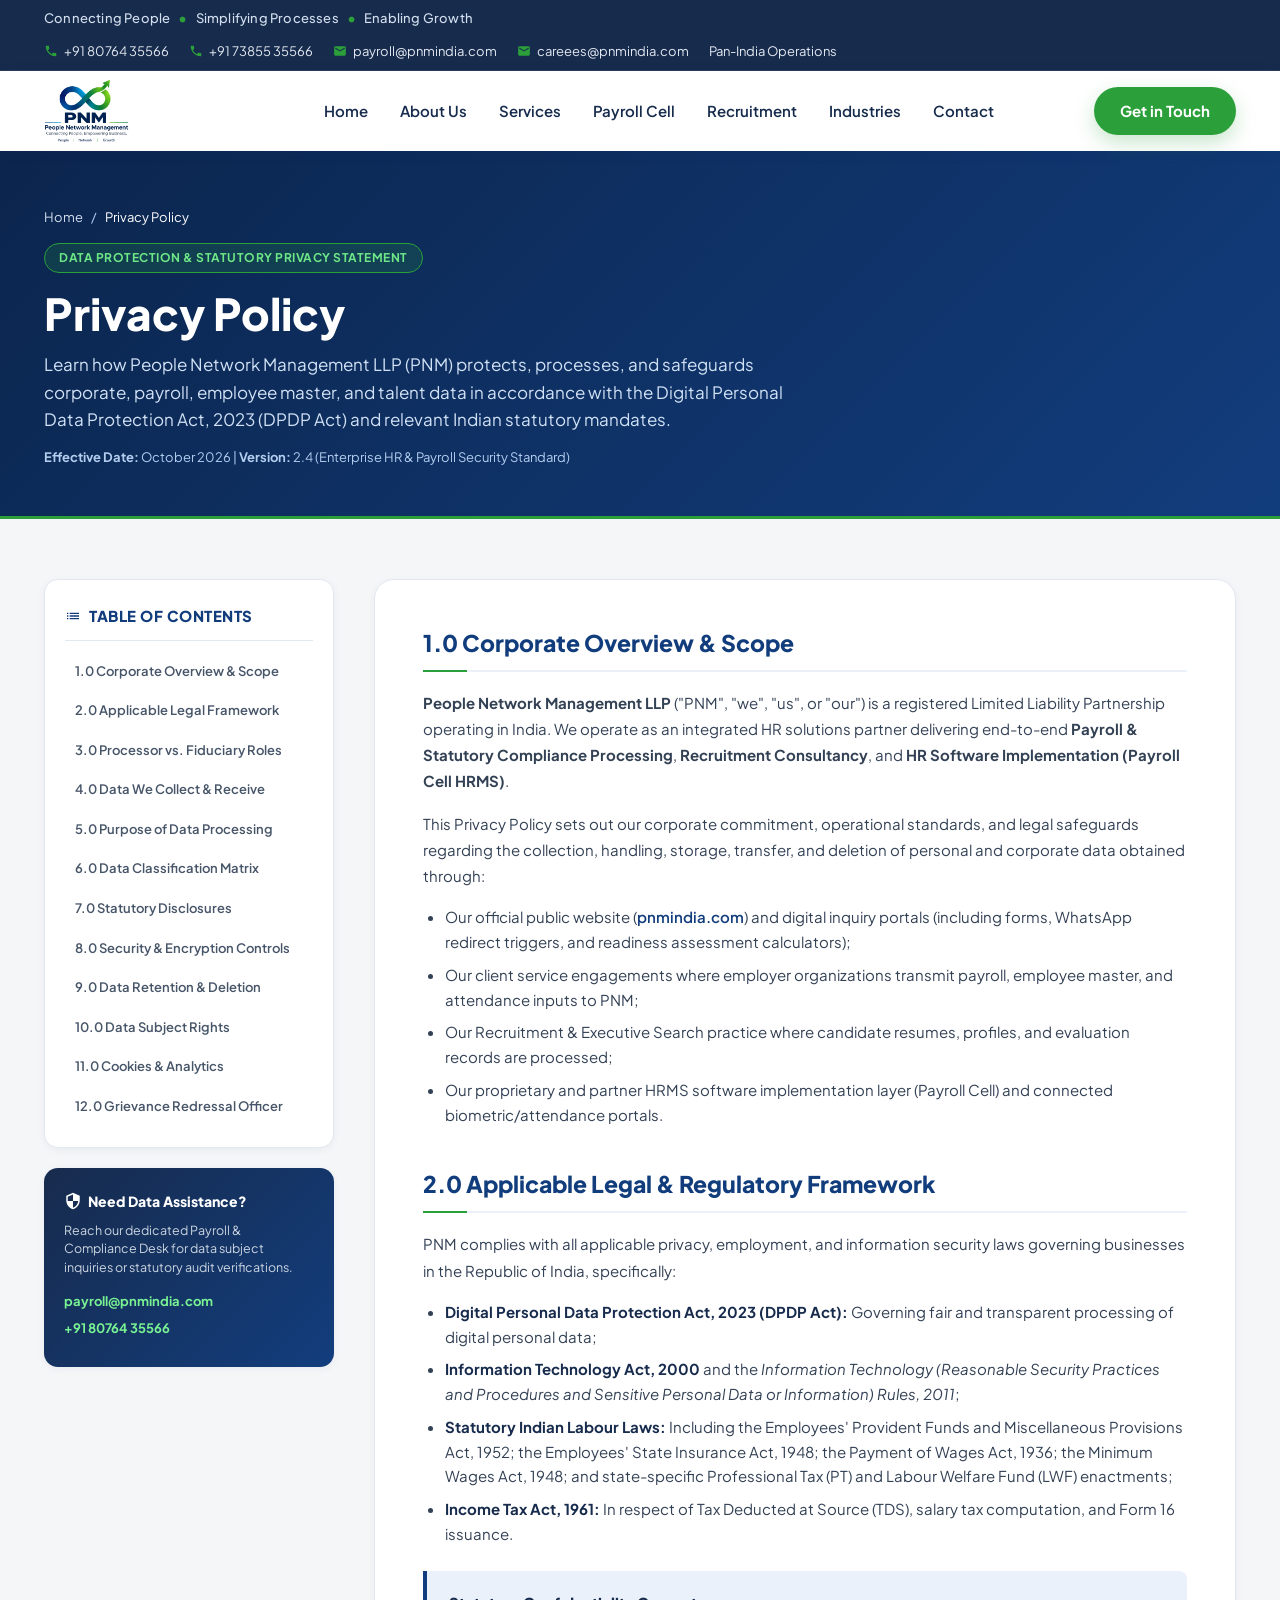
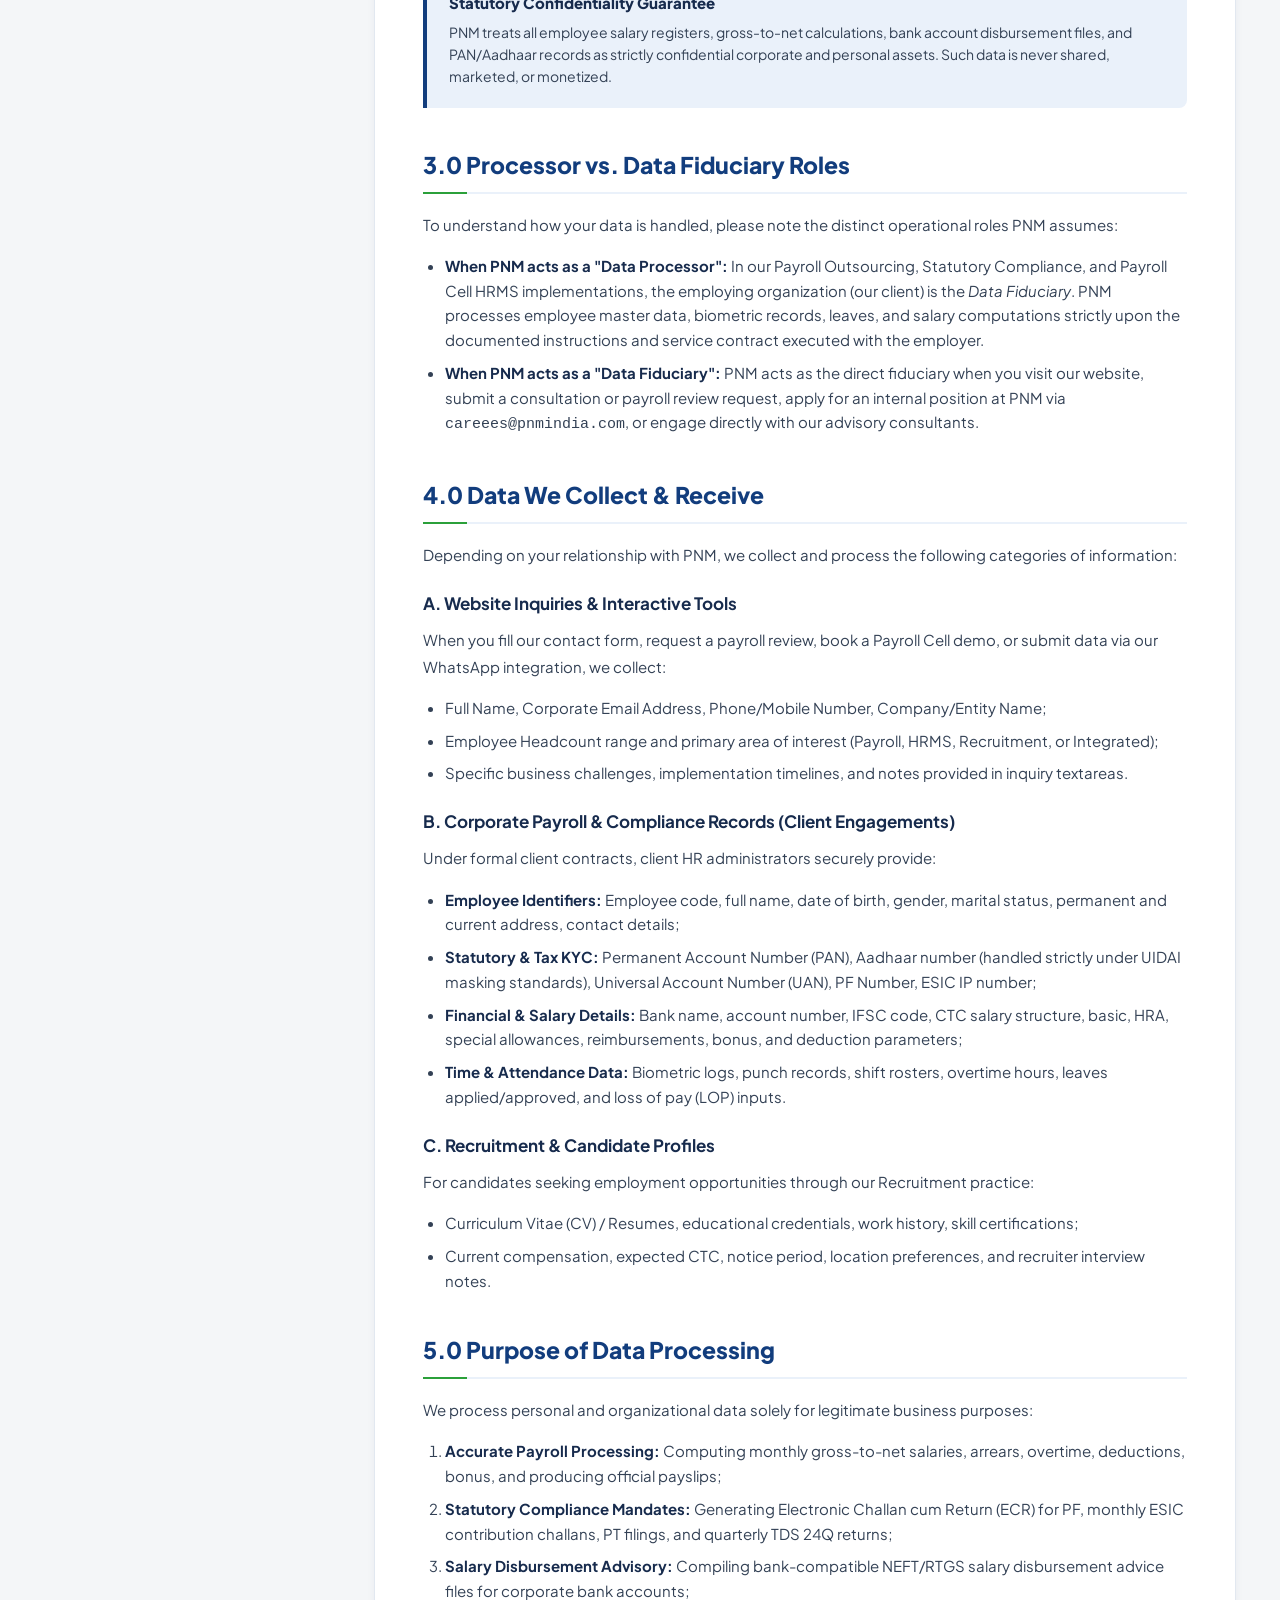
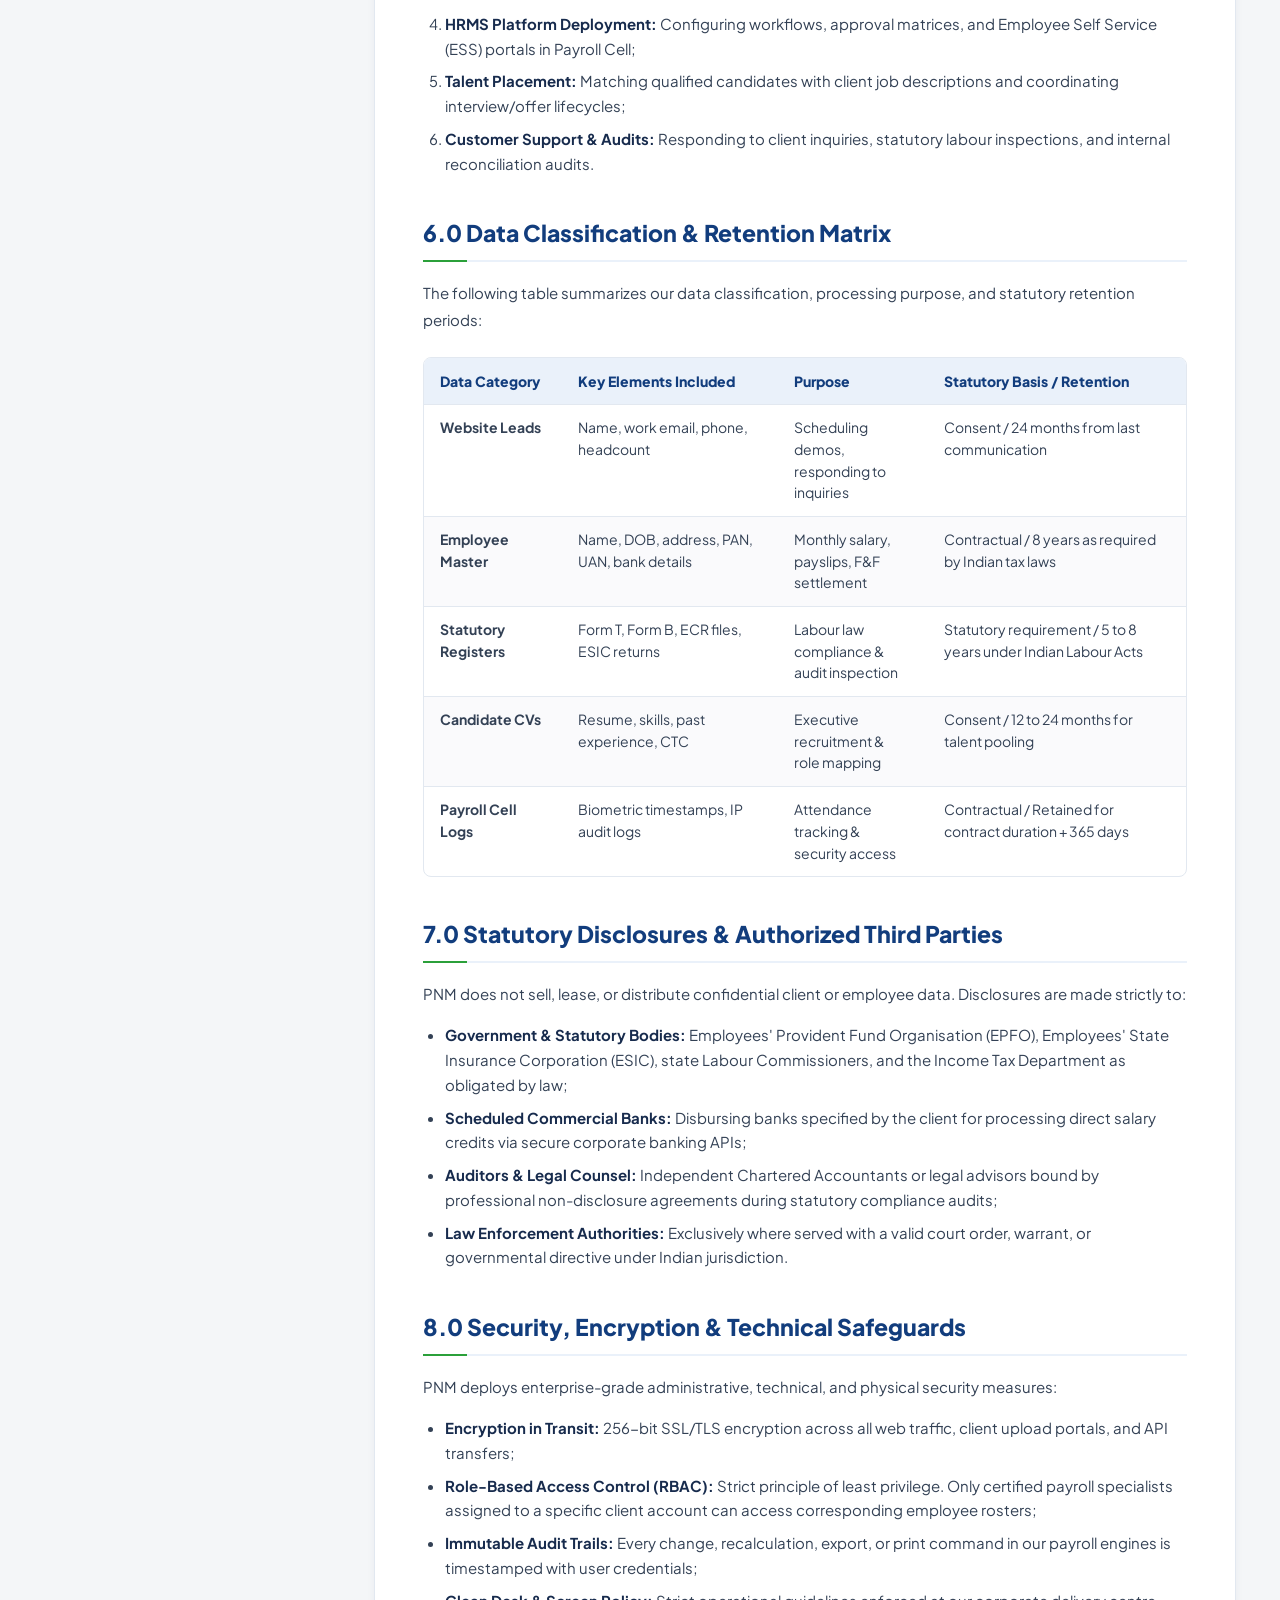
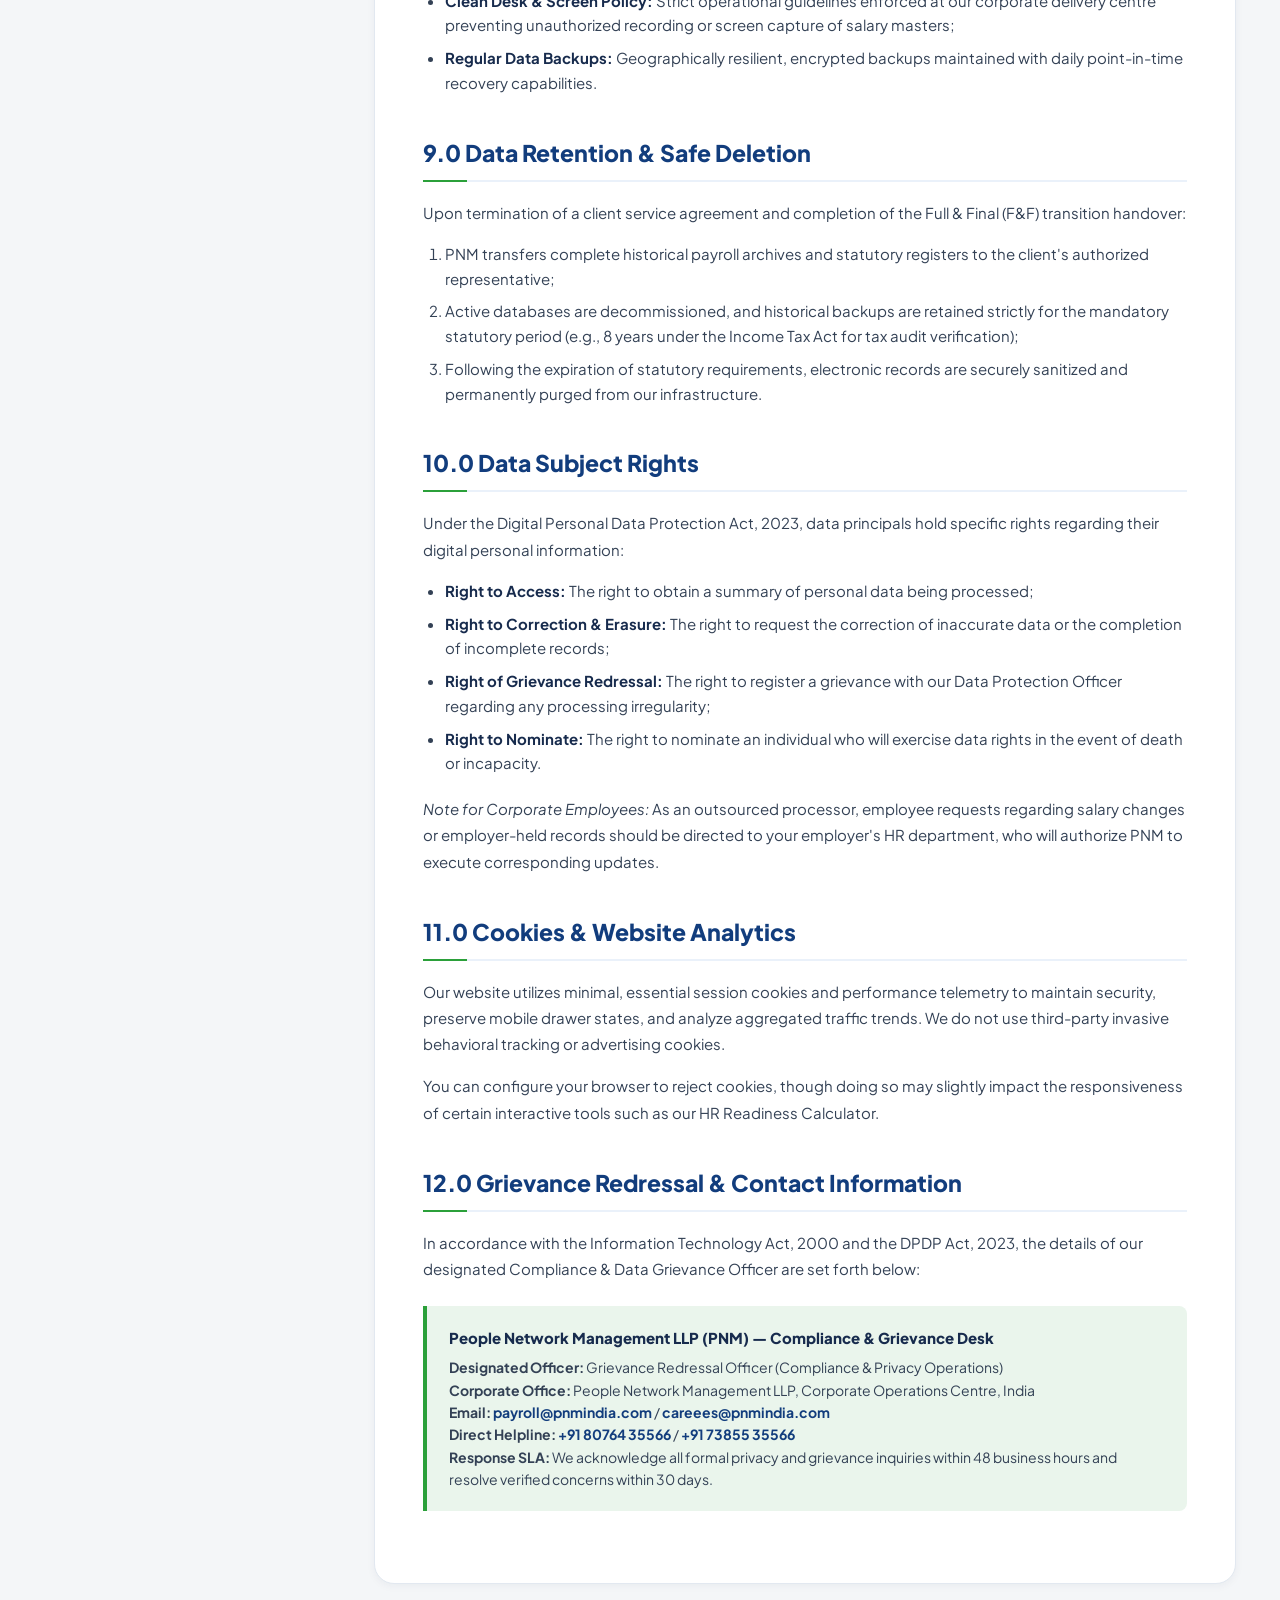
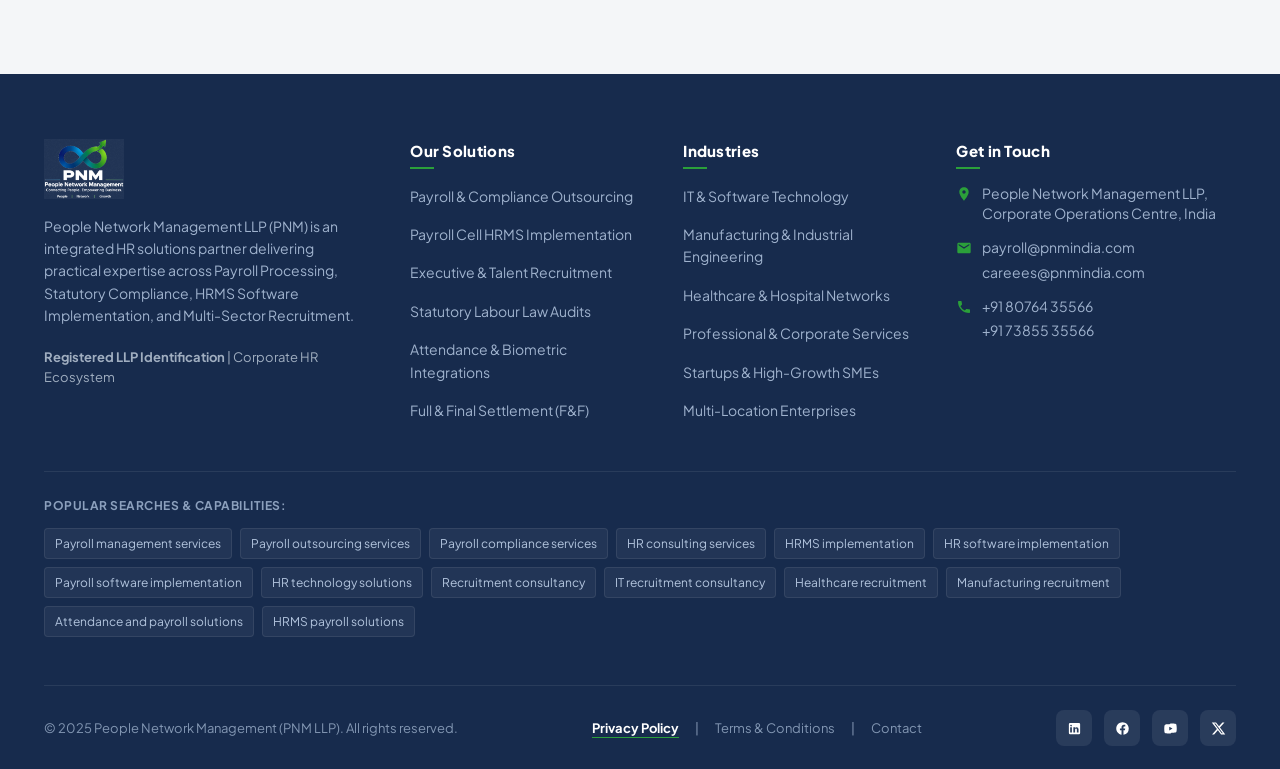
==== privacy-policy.html @ 449f41b7 "updated phone numbers, emails and added the privacy policy and terms pages." ====
<!DOCTYPE html>
<html lang="en">

<head>
  <meta charset="UTF-8">
  <meta name="viewport" content="width=device-width, initial-scale=1.0, viewport-fit=cover">
  <title>Privacy Policy | People Network Management LLP (PNM)</title>

  <!-- SEO & Brand Metadata -->
  <meta name="description"
    content="Official Privacy Policy of People Network Management LLP (PNM). Explains how we collect, process, safeguard, and retain corporate, payroll, employee, and recruitment data under India's DPDP Act 2023 and IT Act 2000.">
  <meta name="robots" content="index, follow">
  <meta name="theme-color" content="#123D7D">

  <!-- Canonical URL -->
  <link rel="canonical" href="https://pnmindia.com/privacy-policy.html">

  <!-- Open Graph / Social Metadata -->
  <meta property="og:type" content="website">
  <meta property="og:url" content="https://pnmindia.com/privacy-policy.html">
  <meta property="og:site_name" content="People Network Management LLP (PNM)">
  <meta property="og:title" content="Privacy Policy | People Network Management LLP (PNM)">
  <meta property="og:description" content="Data Protection & Statutory Privacy Statement of People Network Management LLP (PNM).">
  <meta property="og:image" content="https://pnmindia.com/images/pnm-logo-transparent.png">

  <!-- Twitter Card -->
  <meta name="twitter:card" content="summary">
  <meta name="twitter:domain" content="pnmindia.com">
  <meta name="twitter:url" content="https://pnmindia.com/privacy-policy.html">
  <meta name="twitter:title" content="Privacy Policy | People Network Management LLP (PNM)">
  <meta name="twitter:description" content="Official Privacy Policy and Data Protection Framework under India's DPDP Act 2023.">
  <meta name="twitter:image" content="https://pnmindia.com/images/pnm-logo-transparent.png">

  <!-- Google Fonts: Plus Jakarta Sans -->
  <link rel="preconnect" href="https://fonts.googleapis.com">
  <link rel="preconnect" href="https://fonts.gstatic.com" crossorigin>
  <link href="https://fonts.googleapis.com/css2?family=Plus+Jakarta+Sans:wght@300;400;500;600;700;800;900&display=swap"
    rel="stylesheet">

  <!-- Custom CSS -->
  <link rel="stylesheet" href="style.css">

  <!-- Favicon -->
  <link rel="icon" type="image/png" href="images/pnm-logo-transparent.png">
</head>

<body>

  <!-- ==========================================================================
       TOP ANNOUNCEMENT / CORPORATE INFO BAR
       ========================================================================== -->
  <aside class="top-bar" aria-label="Corporate Information">
    <div class="container top-bar-content">
      <div class="top-bar-tagline">
        <span>Connecting People</span>
        <span class="bullet">•</span>
        <span>Simplifying Processes</span>
        <span class="bullet">•</span>
        <span>Enabling Growth</span>
      </div>
      <div class="top-bar-contacts">
        <a href="tel:+918076435566" class="top-bar-link">
          <svg viewBox="0 0 24 24">
            <path
              d="M6.62 10.79a15.053 15.053 0 006.59 6.59l2.2-2.2c.27-.27.67-.36 1.02-.24 1.12.37 2.33.57 3.57.57.55 0 1 .45 1 1V20c0 .55-.45 1-1 1-9.39 0-17-7.61-17-17 0-.55.45-1 1-1h3.5c.55 0 1 .45 1 1 0 1.25.2 2.45.57 3.57.11.35.03.74-.25 1.02l-2.2 2.2z" />
          </svg>
          <span>+91 80764 35566</span>
        </a>
        <a href="tel:+917385535566" class="top-bar-link">
          <svg viewBox="0 0 24 24">
            <path
              d="M6.62 10.79a15.053 15.053 0 006.59 6.59l2.2-2.2c.27-.27.67-.36 1.02-.24 1.12.37 2.33.57 3.57.57.55 0 1 .45 1 1V20c0 .55-.45 1-1 1-9.39 0-17-7.61-17-17 0-.55.45-1 1-1h3.5c.55 0 1 .45 1 1 0 1.25.2 2.45.57 3.57.11.35.03.74-.25 1.02l-2.2 2.2z" />
          </svg>
          <span>+91 73855 35566</span>
        </a>
        <a href="mailto:payroll@pnmindia.com" class="top-bar-link">
          <svg viewBox="0 0 24 24">
            <path
              d="M20 4H4c-1.1 0-1.99.9-1.99 2L2 18c0 1.1.9 2 2 2h16c1.1 0 2-.9 2-2V6c0-1.1-.9-2-2-2zm0 4l-8 5-8-5V6l8 5 8-5v2z" />
          </svg>
          <span>payroll@pnmindia.com</span>
        </a>
        <a href="mailto:careees@pnmindia.com" class="top-bar-link">
          <svg viewBox="0 0 24 24">
            <path
              d="M20 4H4c-1.1 0-1.99.9-1.99 2L2 18c0 1.1.9 2 2 2h16c1.1 0 2-.9 2-2V6c0-1.1-.9-2-2-2zm0 4l-8 5-8-5V6l8 5 8-5v2z" />
          </svg>
          <span>careees@pnmindia.com</span>
        </a>
        <span class="top-bar-link pan-india-tag">Pan-India Operations</span>
      </div>
    </div>
  </aside>

  <!-- ==========================================================================
       STICKY MAIN HEADER & NAVIGATION
       ========================================================================== -->
  <header class="main-header" id="mainHeader">
    <div class="container navbar">
      <!-- Logo Lockup -->
      <a href="index.html#home" class="brand-logo" title="People Network Management LLP">
        <img src="images/pnm-logo-transparent.png" alt="People Network Management (PNM LLP) Logo"
          class="brand-logo-img">
      </a>

      <!-- Navigation Drawer Overlay for Mobile -->
      <div class="nav-overlay" id="navOverlay" aria-hidden="true"></div>

      <!-- Navigation Menu Drawer -->
      <nav aria-label="Main Navigation" class="nav-drawer" id="navDrawer">
        <!-- Mobile Drawer Header -->
        <div class="mobile-drawer-header">
          <img src="images/pnm-logo-transparent.png" alt="PNM Logo" style="height: 44px; width: auto;">
          <button type="button" class="drawer-close-btn" id="drawerCloseBtn" aria-label="Close menu">✕</button>
        </div>

        <ul class="nav-menu" id="navMenu">
          <li class="nav-item"><a href="index.html#home" class="nav-link">Home</a></li>
          <li class="nav-item"><a href="index.html#about" class="nav-link">About Us</a></li>
          <li class="nav-item"><a href="index.html#services" class="nav-link">Services</a></li>
          <li class="nav-item"><a href="index.html#payrollcell" class="nav-link">Payroll Cell</a></li>
          <li class="nav-item"><a href="index.html#recruitment" class="nav-link">Recruitment</a></li>
          <li class="nav-item"><a href="index.html#industries" class="nav-link">Industries</a></li>
          <li class="nav-item"><a href="index.html#contact" class="nav-link">Contact</a></li>
        </ul>

        <!-- Mobile Drawer Direct Actions -->
        <div class="mobile-drawer-footer">
          <a href="tel:+918076435566" class="drawer-contact-row">
            <svg width="16" height="16" viewBox="0 0 24 24" fill="currentColor">
              <path
                d="M6.62 10.79a15.053 15.053 0 006.59 6.59l2.2-2.2c.27-.27.67-.36 1.02-.24 1.12.37 2.33.57 3.57.57.55 0 1 .45 1 1V20c0 .55-.45 1-1 1-9.39 0-17-7.61-17-17 0-.55.45-1 1-1h3.5c.55 0 1 .45 1 1 0 1.25.2 2.45.57 3.57.11.35.03.74-.25 1.02l-2.2 2.2z" />
            </svg>
            <span>+91 80764 35566</span>
          </a>
          <a href="tel:+917385535566" class="drawer-contact-row" style="margin-top: 6px;">
            <svg width="16" height="16" viewBox="0 0 24 24" fill="currentColor">
              <path
                d="M6.62 10.79a15.053 15.053 0 006.59 6.59l2.2-2.2c.27-.27.67-.36 1.02-.24 1.12.37 2.33.57 3.57.57.55 0 1 .45 1 1V20c0 .55-.45 1-1 1-9.39 0-17-7.61-17-17 0-.55.45-1 1-1h3.5c.55 0 1 .45 1 1 0 1.25.2 2.45.57 3.57.11.35.03.74-.25 1.02l-2.2 2.2z" />
            </svg>
            <span>+91 73855 35566</span>
          </a>
          <a href="mailto:payroll@pnmindia.com" class="drawer-contact-row" style="margin-top: 6px;">
            <svg width="16" height="16" viewBox="0 0 24 24" fill="currentColor">
              <path
                d="M20 4H4c-1.1 0-1.99.9-1.99 2L2 18c0 1.1.9 2 2 2h16c1.1 0 2-.9 2-2V6c0-1.1-.9-2-2-2zm0 4l-8 5-8-5V6l8 5 8-5v2z" />
            </svg>
            <span>payroll@pnmindia.com</span>
          </a>
          <a href="mailto:careees@pnmindia.com" class="drawer-contact-row" style="margin-top: 6px;">
            <svg width="16" height="16" viewBox="0 0 24 24" fill="currentColor">
              <path
                d="M20 4H4c-1.1 0-1.99.9-1.99 2L2 18c0 1.1.9 2 2 2h16c1.1 0 2-.9 2-2V6c0-1.1-.9-2-2-2zm0 4l-8 5-8-5V6l8 5 8-5v2z" />
            </svg>
            <span>careees@pnmindia.com</span>
          </a>
          <a href="index.html#contact" class="btn-primary-green"
            style="width: 100%; margin-top: 14px; text-align: center;">
            Book a Consultation
          </a>
        </div>
      </nav>

      <!-- Primary Action CTA & Animated Mobile Toggle -->
      <div class="nav-header-actions">
        <a href="index.html#contact" class="btn-primary-green header-cta-btn">
          <span>Get in Touch</span>
        </a>
        <button type="button" class="mobile-toggle-btn" id="mobileToggle" aria-label="Toggle navigation menu"
          aria-expanded="false">
          <span class="hamburger-bar"></span>
          <span class="hamburger-bar"></span>
          <span class="hamburger-bar"></span>
        </button>
      </div>
    </div>
  </header>

  <!-- ==========================================================================
       POLICY HERO HEADER
       ========================================================================== -->
  <section class="policy-hero">
    <div class="container">
      <div class="policy-breadcrumb">
        <a href="index.html">Home</a>
        <span>/</span>
        <span style="color: #FFFFFF;">Privacy Policy</span>
      </div>
      <div class="policy-badge">Data Protection & Statutory Privacy Statement</div>
      <h1 class="policy-title">Privacy Policy</h1>
      <p class="policy-lead">
        Learn how People Network Management LLP (PNM) protects, processes, and safeguards corporate, payroll, employee
        master, and talent data in accordance with the Digital Personal Data Protection Act, 2023 (DPDP Act) and
        relevant Indian statutory mandates.
      </p>
      <div style="font-size: 0.8125rem; color: #B4CEF0; margin-top: 14px;">
        <strong>Effective Date:</strong> October 2026 | <strong>Version:</strong> 2.4 (Enterprise HR & Payroll Security
        Standard)
      </div>
    </div>
  </section>

  <!-- ==========================================================================
       POLICY LAYOUT (STICKY SIDEBAR + DETAILED CONTENT)
       ========================================================================== -->
  <section class="policy-layout">
    <div class="container policy-grid">

      <!-- Left Sticky Table of Contents -->
      <aside class="policy-sidebar">
        <div class="toc-card">
          <div class="toc-header">
            <svg width="16" height="16" viewBox="0 0 24 24" fill="currentColor">
              <path d="M3 13h2v-2H3v2zm0 4h2v-2H3v2zm0-8h2V7H3v2zm4 4h14v-2H7v2zm0 4h14v-2H7v2zM7 7v2h14V7H7z" />
            </svg>
            <span>Table of Contents</span>
          </div>
          <ul class="toc-list">
            <li><a href="#section-1" class="toc-link">1.0 Corporate Overview & Scope</a></li>
            <li><a href="#section-2" class="toc-link">2.0 Applicable Legal Framework</a></li>
            <li><a href="#section-3" class="toc-link">3.0 Processor vs. Fiduciary Roles</a></li>
            <li><a href="#section-4" class="toc-link">4.0 Data We Collect & Receive</a></li>
            <li><a href="#section-5" class="toc-link">5.0 Purpose of Data Processing</a></li>
            <li><a href="#section-6" class="toc-link">6.0 Data Classification Matrix</a></li>
            <li><a href="#section-7" class="toc-link">7.0 Statutory Disclosures</a></li>
            <li><a href="#section-8" class="toc-link">8.0 Security & Encryption Controls</a></li>
            <li><a href="#section-9" class="toc-link">9.0 Data Retention & Deletion</a></li>
            <li><a href="#section-10" class="toc-link">10.0 Data Subject Rights</a></li>
            <li><a href="#section-11" class="toc-link">11.0 Cookies & Analytics</a></li>
            <li><a href="#section-12" class="toc-link">12.0 Grievance Redressal Officer</a></li>
          </ul>
        </div>

        <div class="sidebar-support-card">
          <div class="support-card-title">
            <svg width="18" height="18" viewBox="0 0 24 24" fill="currentColor">
              <path
                d="M12 1L3 5v6c0 5.55 3.84 10.74 9 12 5.16-1.26 9-6.45 9-12V5l-9-4zm0 10.99h7c-.53 4.12-3.28 7.79-7 8.94V12H5V6.3l7-3.11v8.8z" />
            </svg>
            <span>Need Data Assistance?</span>
          </div>
          <p class="support-card-desc">
            Reach our dedicated Payroll & Compliance Desk for data subject inquiries or statutory audit verifications.
          </p>
          <a href="mailto:payroll@pnmindia.com" class="support-card-link">payroll@pnmindia.com</a>
          <a href="tel:+918076435566" class="support-card-link">+91 80764 35566</a>
        </div>
      </aside>

      <!-- Main Detailed Document Content -->
      <article class="policy-main-content">

        <!-- 1.0 Overview -->
        <section id="section-1" class="policy-section">
          <h2>1.0 Corporate Overview & Scope</h2>
          <p>
            <strong>People Network Management LLP</strong> ("PNM", "we", "us", or "our") is a registered Limited
            Liability Partnership operating in India. We operate as an integrated HR solutions partner delivering
            end-to-end <strong>Payroll & Statutory Compliance Processing</strong>, <strong>Recruitment
              Consultancy</strong>, and <strong>HR Software Implementation (Payroll Cell HRMS)</strong>.
          </p>
          <p>
            This Privacy Policy sets out our corporate commitment, operational standards, and legal safeguards regarding
            the collection, handling, storage, transfer, and deletion of personal and corporate data obtained through:
          </p>
          <ul>
            <li>Our official public website (<a href="https://pnmindia.com/" style="color: var(--pnm-navy); font-weight: 600;">pnmindia.com</a>) and digital inquiry portals (including forms, WhatsApp redirect triggers, and
              readiness assessment calculators);</li>
            <li>Our client service engagements where employer organizations transmit payroll, employee master, and
              attendance inputs to PNM;</li>
            <li>Our Recruitment & Executive Search practice where candidate resumes, profiles, and evaluation records
              are processed;</li>
            <li>Our proprietary and partner HRMS software implementation layer (Payroll Cell) and connected
              biometric/attendance portals.</li>
          </ul>
        </section>

        <!-- 2.0 Legal Framework -->
        <section id="section-2" class="policy-section">
          <h2>2.0 Applicable Legal & Regulatory Framework</h2>
          <p>
            PNM complies with all applicable privacy, employment, and information security laws governing businesses in
            the Republic of India, specifically:
          </p>
          <ul>
            <li><strong>Digital Personal Data Protection Act, 2023 (DPDP Act):</strong> Governing fair and transparent
              processing of digital personal data;</li>
            <li><strong>Information Technology Act, 2000</strong> and the <em>Information Technology (Reasonable
                Security Practices and Procedures and Sensitive Personal Data or Information) Rules, 2011</em>;</li>
            <li><strong>Statutory Indian Labour Laws:</strong> Including the Employees' Provident Funds and
              Miscellaneous Provisions Act, 1952; the Employees' State Insurance Act, 1948; the Payment of Wages Act,
              1936; the Minimum Wages Act, 1948; and state-specific Professional Tax (PT) and Labour Welfare Fund (LWF)
              enactments;</li>
            <li><strong>Income Tax Act, 1961:</strong> In respect of Tax Deducted at Source (TDS), salary tax
              computation, and Form 16 issuance.</li>
          </ul>
          <div class="policy-callout">
            <h4>Statutory Confidentiality Guarantee</h4>
            <p>PNM treats all employee salary registers, gross-to-net calculations, bank account disbursement files, and
              PAN/Aadhaar records as strictly confidential corporate and personal assets. Such data is never shared,
              marketed, or monetized.</p>
          </div>
        </section>

        <!-- 3.0 Roles -->
        <section id="section-3" class="policy-section">
          <h2>3.0 Processor vs. Data Fiduciary Roles</h2>
          <p>
            To understand how your data is handled, please note the distinct operational roles PNM assumes:
          </p>
          <ul>
            <li>
              <strong>When PNM acts as a "Data Processor":</strong> In our Payroll Outsourcing, Statutory Compliance,
              and Payroll Cell HRMS implementations, the employing organization (our client) is the <em>Data
                Fiduciary</em>. PNM processes employee master data, biometric records, leaves, and salary computations
              strictly upon the documented instructions and service contract executed with the employer.
            </li>
            <li>
              <strong>When PNM acts as a "Data Fiduciary":</strong> PNM acts as the direct fiduciary when you visit our
              website, submit a consultation or payroll review request, apply for an internal position at PNM via
              <code>careees@pnmindia.com</code>, or engage directly with our advisory consultants.
            </li>
          </ul>
        </section>

        <!-- 4.0 Data Collection -->
        <section id="section-4" class="policy-section">
          <h2>4.0 Data We Collect & Receive</h2>
          <p>
            Depending on your relationship with PNM, we collect and process the following categories of information:
          </p>

          <h3>A. Website Inquiries & Interactive Tools</h3>
          <p>When you fill our contact form, request a payroll review, book a Payroll Cell demo, or submit data via our
            WhatsApp integration, we collect:</p>
          <ul>
            <li>Full Name, Corporate Email Address, Phone/Mobile Number, Company/Entity Name;</li>
            <li>Employee Headcount range and primary area of interest (Payroll, HRMS, Recruitment, or Integrated);</li>
            <li>Specific business challenges, implementation timelines, and notes provided in inquiry textareas.</li>
          </ul>

          <h3>B. Corporate Payroll & Compliance Records (Client Engagements)</h3>
          <p>Under formal client contracts, client HR administrators securely provide:</p>
          <ul>
            <li><strong>Employee Identifiers:</strong> Employee code, full name, date of birth, gender, marital status,
              permanent and current address, contact details;</li>
            <li><strong>Statutory & Tax KYC:</strong> Permanent Account Number (PAN), Aadhaar number (handled strictly
              under UIDAI masking standards), Universal Account Number (UAN), PF Number, ESIC IP number;</li>
            <li><strong>Financial & Salary Details:</strong> Bank name, account number, IFSC code, CTC salary structure,
              basic, HRA, special allowances, reimbursements, bonus, and deduction parameters;</li>
            <li><strong>Time & Attendance Data:</strong> Biometric logs, punch records, shift rosters, overtime hours,
              leaves applied/approved, and loss of pay (LOP) inputs.</li>
          </ul>

          <h3>C. Recruitment & Candidate Profiles</h3>
          <p>For candidates seeking employment opportunities through our Recruitment practice:</p>
          <ul>
            <li>Curriculum Vitae (CV) / Resumes, educational credentials, work history, skill certifications;</li>
            <li>Current compensation, expected CTC, notice period, location preferences, and recruiter interview notes.
            </li>
          </ul>
        </section>

        <!-- 5.0 Purpose of Processing -->
        <section id="section-5" class="policy-section">
          <h2>5.0 Purpose of Data Processing</h2>
          <p>We process personal and organizational data solely for legitimate business purposes:</p>
          <ol>
            <li><strong>Accurate Payroll Processing:</strong> Computing monthly gross-to-net salaries, arrears,
              overtime, deductions, bonus, and producing official payslips;</li>
            <li><strong>Statutory Compliance Mandates:</strong> Generating Electronic Challan cum Return (ECR) for PF,
              monthly ESIC contribution challans, PT filings, and quarterly TDS 24Q returns;</li>
            <li><strong>Salary Disbursement Advisory:</strong> Compiling bank-compatible NEFT/RTGS salary disbursement
              advice files for corporate bank accounts;</li>
            <li><strong>HRMS Platform Deployment:</strong> Configuring workflows, approval matrices, and Employee Self
              Service (ESS) portals in Payroll Cell;</li>
            <li><strong>Talent Placement:</strong> Matching qualified candidates with client job descriptions and
              coordinating interview/offer lifecycles;</li>
            <li><strong>Customer Support & Audits:</strong> Responding to client inquiries, statutory labour
              inspections, and internal reconciliation audits.</li>
          </ol>
        </section>

        <!-- 6.0 Data Table Matrix -->
        <section id="section-6" class="policy-section">
          <h2>6.0 Data Classification & Retention Matrix</h2>
          <p>The following table summarizes our data classification, processing purpose, and statutory retention
            periods:</p>

          <div class="policy-table-wrap">
            <table class="policy-table">
              <thead>
                <tr>
                  <th>Data Category</th>
                  <th>Key Elements Included</th>
                  <th>Purpose</th>
                  <th>Statutory Basis / Retention</th>
                </tr>
              </thead>
              <tbody>
                <tr>
                  <td><strong>Website Leads</strong></td>
                  <td>Name, work email, phone, headcount</td>
                  <td>Scheduling demos, responding to inquiries</td>
                  <td>Consent / 24 months from last communication</td>
                </tr>
                <tr>
                  <td><strong>Employee Master</strong></td>
                  <td>Name, DOB, address, PAN, UAN, bank details</td>
                  <td>Monthly salary, payslips, F&F settlement</td>
                  <td>Contractual / 8 years as required by Indian tax laws</td>
                </tr>
                <tr>
                  <td><strong>Statutory Registers</strong></td>
                  <td>Form T, Form B, ECR files, ESIC returns</td>
                  <td>Labour law compliance & audit inspection</td>
                  <td>Statutory requirement / 5 to 8 years under Indian Labour Acts</td>
                </tr>
                <tr>
                  <td><strong>Candidate CVs</strong></td>
                  <td>Resume, skills, past experience, CTC</td>
                  <td>Executive recruitment & role mapping</td>
                  <td>Consent / 12 to 24 months for talent pooling</td>
                </tr>
                <tr>
                  <td><strong>Payroll Cell Logs</strong></td>
                  <td>Biometric timestamps, IP audit logs</td>
                  <td>Attendance tracking & security access</td>
                  <td>Contractual / Retained for contract duration + 365 days</td>
                </tr>
              </tbody>
            </table>
          </div>
        </section>

        <!-- 7.0 Disclosures -->
        <section id="section-7" class="policy-section">
          <h2>7.0 Statutory Disclosures & Authorized Third Parties</h2>
          <p>
            PNM does not sell, lease, or distribute confidential client or employee data. Disclosures are made strictly
            to:
          </p>
          <ul>
            <li><strong>Government & Statutory Bodies:</strong> Employees' Provident Fund Organisation (EPFO),
              Employees' State Insurance Corporation (ESIC), state Labour Commissioners, and the Income Tax Department
              as obligated by law;</li>
            <li><strong>Scheduled Commercial Banks:</strong> Disbursing banks specified by the client for processing
              direct salary credits via secure corporate banking APIs;</li>
            <li><strong>Auditors & Legal Counsel:</strong> Independent Chartered Accountants or legal advisors bound by
              professional non-disclosure agreements during statutory compliance audits;</li>
            <li><strong>Law Enforcement Authorities:</strong> Exclusively where served with a valid court order,
              warrant, or governmental directive under Indian jurisdiction.</li>
          </ul>
        </section>

        <!-- 8.0 Security Controls -->
        <section id="section-8" class="policy-section">
          <h2>8.0 Security, Encryption & Technical Safeguards</h2>
          <p>
            PNM deploys enterprise-grade administrative, technical, and physical security measures:
          </p>
          <ul>
            <li><strong>Encryption in Transit:</strong> 256-bit SSL/TLS encryption across all web traffic, client upload
              portals, and API transfers;</li>
            <li><strong>Role-Based Access Control (RBAC):</strong> Strict principle of least privilege. Only certified
              payroll specialists assigned to a specific client account can access corresponding employee rosters;</li>
            <li><strong>Immutable Audit Trails:</strong> Every change, recalculation, export, or print command in our
              payroll engines is timestamped with user credentials;</li>
            <li><strong>Clean Desk & Screen Policy:</strong> Strict operational guidelines enforced at our corporate
              delivery centre preventing unauthorized recording or screen capture of salary masters;</li>
            <li><strong>Regular Data Backups:</strong> Geographically resilient, encrypted backups maintained with daily
              point-in-time recovery capabilities.</li>
          </ul>
        </section>

        <!-- 9.0 Retention & Deletion -->
        <section id="section-9" class="policy-section">
          <h2>9.0 Data Retention & Safe Deletion</h2>
          <p>
            Upon termination of a client service agreement and completion of the Full & Final (F&F) transition handover:
          </p>
          <ol>
            <li>PNM transfers complete historical payroll archives and statutory registers to the client's authorized
              representative;</li>
            <li>Active databases are decommissioned, and historical backups are retained strictly for the mandatory
              statutory period (e.g., 8 years under the Income Tax Act for tax audit verification);</li>
            <li>Following the expiration of statutory requirements, electronic records are securely sanitized and
              permanently purged from our infrastructure.</li>
          </ol>
        </section>

        <!-- 10.0 Rights -->
        <section id="section-10" class="policy-section">
          <h2>10.0 Data Subject Rights</h2>
          <p>
            Under the Digital Personal Data Protection Act, 2023, data principals hold specific rights regarding their
            digital personal information:
          </p>
          <ul>
            <li><strong>Right to Access:</strong> The right to obtain a summary of personal data being processed;</li>
            <li><strong>Right to Correction & Erasure:</strong> The right to request the correction of inaccurate data
              or the completion of incomplete records;</li>
            <li><strong>Right of Grievance Redressal:</strong> The right to register a grievance with our Data
              Protection Officer regarding any processing irregularity;</li>
            <li><strong>Right to Nominate:</strong> The right to nominate an individual who will exercise data rights in
              the event of death or incapacity.</li>
          </ul>
          <p>
            <em>Note for Corporate Employees:</em> As an outsourced processor, employee requests regarding salary
            changes or employer-held records should be directed to your employer's HR department, who will authorize PNM
            to execute corresponding updates.
          </p>
        </section>

        <!-- 11.0 Cookies -->
        <section id="section-11" class="policy-section">
          <h2>11.0 Cookies & Website Analytics</h2>
          <p>
            Our website utilizes minimal, essential session cookies and performance telemetry to maintain security,
            preserve mobile drawer states, and analyze aggregated traffic trends. We do not use third-party invasive
            behavioral tracking or advertising cookies.
          </p>
          <p>
            You can configure your browser to reject cookies, though doing so may slightly impact the responsiveness of
            certain interactive tools such as our HR Readiness Calculator.
          </p>
        </section>

        <!-- 12.0 Grievance Officer -->
        <section id="section-12" class="policy-section">
          <h2>12.0 Grievance Redressal & Contact Information</h2>
          <p>
            In accordance with the Information Technology Act, 2000 and the DPDP Act, 2023, the details of our
            designated Compliance & Data Grievance Officer are set forth below:
          </p>

          <div class="policy-callout green">
            <h4>People Network Management LLP (PNM) — Compliance & Grievance Desk</h4>
            <p><strong>Designated Officer:</strong> Grievance Redressal Officer (Compliance & Privacy Operations)</p>
            <p><strong>Corporate Office:</strong> People Network Management LLP, Corporate Operations Centre, India</p>
            <p><strong>Email:</strong> <a href="mailto:payroll@pnmindia.com"
                style="color: var(--pnm-navy); font-weight: 700;">payroll@pnmindia.com</a> / <a
                href="mailto:careees@pnmindia.com"
                style="color: var(--pnm-navy); font-weight: 700;">careees@pnmindia.com</a></p>
            <p><strong>Direct Helpline:</strong> <a href="tel:+918076435566"
                style="color: var(--pnm-navy); font-weight: 700;">+91 80764 35566</a> / <a href="tel:+917385535566"
                style="color: var(--pnm-navy); font-weight: 700;">+91 73855 35566</a></p>
            <p><strong>Response SLA:</strong> We acknowledge all formal privacy and grievance inquiries within 48
              business hours and resolve verified concerns within 30 days.</p>
          </div>
        </section>

      </article>
    </div>
  </section>

  <!-- ==========================================================================
       SITE FOOTER
       ========================================================================== -->
  <footer class="site-footer">
    <div class="container">
      <div class="footer-top-grid">
        <!-- Brand Summary -->
        <div class="footer-brand">
          <img src="images/pnm-logo-white-text.png" alt="People Network Management Logo"
            style="height: 60px; width: auto; margin-bottom: 14px;">
          <p>
            People Network Management LLP (PNM) is an integrated HR solutions partner delivering practical expertise
            across Payroll Processing, Statutory Compliance, HRMS Software Implementation, and Multi-Sector Recruitment.
          </p>
          <div style="font-size: 0.8125rem; color:#A0AEC0;">
            <strong>Registered LLP Identification</strong> | Corporate HR Ecosystem
          </div>
        </div>

        <!-- Service Pillars Links -->
        <div>
          <h4 class="footer-col-title">Our Solutions</h4>
          <ul class="footer-links-list">
            <li><a href="index.html#services">Payroll & Compliance Outsourcing</a></li>
            <li><a href="index.html#payrollcell">Payroll Cell HRMS Implementation</a></li>
            <li><a href="index.html#recruitment">Executive & Talent Recruitment</a></li>
            <li><a href="index.html#services">Statutory Labour Law Audits</a></li>
            <li><a href="index.html#payrollcell">Attendance & Biometric Integrations</a></li>
            <li><a href="index.html#services">Full & Final Settlement (F&F)</a></li>
          </ul>
        </div>

        <!-- Industry Sectors -->
        <div>
          <h4 class="footer-col-title">Industries</h4>
          <ul class="footer-links-list">
            <li><a href="index.html#industries">IT & Software Technology</a></li>
            <li><a href="index.html#industries">Manufacturing & Industrial Engineering</a></li>
            <li><a href="index.html#industries">Healthcare & Hospital Networks</a></li>
            <li><a href="index.html#industries">Professional & Corporate Services</a></li>
            <li><a href="index.html#industries">Startups & High-Growth SMEs</a></li>
            <li><a href="index.html#industries">Multi-Location Enterprises</a></li>
          </ul>
        </div>

        <!-- Corporate Contact Info -->
        <div>
          <h4 class="footer-col-title">Get in Touch</h4>
          <div class="footer-contact-item">
            <svg viewBox="0 0 24 24">
              <path
                d="M12 2C8.13 2 5 5.13 5 9c0 5.25 7 13 7 13s7-7.75 7-13c0-3.87-3.13-7-7-7zm0 9.5c-1.38 0-2.5-1.12-2.5-2.5s1.12-2.5 2.5-2.5 2.5 1.12 2.5 2.5-1.12 2.5-2.5 2.5z" />
            </svg>
            <span>People Network Management LLP, Corporate Operations Centre, India</span>
          </div>
          <div class="footer-contact-item">
            <svg viewBox="0 0 24 24">
              <path
                d="M20 4H4c-1.1 0-1.99.9-1.99 2L2 18c0 1.1.9 2 2 2h16c1.1 0 2-.9 2-2V6c0-1.1-.9-2-2-2zm0 4l-8 5-8-5V6l8 5 8-5v2z" />
            </svg>
            <div style="display:flex; flex-direction:column; gap:4px;">
              <a href="mailto:payroll@pnmindia.com">payroll@pnmindia.com</a>
              <a href="mailto:careees@pnmindia.com">careees@pnmindia.com</a>
            </div>
          </div>
          <div class="footer-contact-item">
            <svg viewBox="0 0 24 24">
              <path
                d="M6.62 10.79a15.053 15.053 0 006.59 6.59l2.2-2.2c.27-.27.67-.36 1.02-.24 1.12.37 2.33.57 3.57.57.55 0 1 .45 1 1V20c0 .55-.45 1-1 1-9.39 0-17-7.61-17-17 0-.55.45-1 1-1h3.5c.55 0 1 .45 1 1 0 1.25.2 2.45.57 3.57.11.35.03.74-.25 1.02l-2.2 2.2z" />
            </svg>
            <div style="display:flex; flex-direction:column; gap:4px;">
              <a href="tel:+918076435566">+91 80764 35566</a>
              <a href="tel:+917385535566">+91 73855 35566</a>
            </div>
          </div>
        </div>
      </div>

      <!-- SEO Search Tags Strip -->
      <div class="seo-tags-box">
        <div class="seo-tags-title">Popular Searches & Capabilities:</div>
        <div class="seo-tags-pills">
          <span class="seo-tag">Payroll management services</span>
          <span class="seo-tag">Payroll outsourcing services</span>
          <span class="seo-tag">Payroll compliance services</span>
          <span class="seo-tag">HR consulting services</span>
          <span class="seo-tag">HRMS implementation</span>
          <span class="seo-tag">HR software implementation</span>
          <span class="seo-tag">Payroll software implementation</span>
          <span class="seo-tag">HR technology solutions</span>
          <span class="seo-tag">Recruitment consultancy</span>
          <span class="seo-tag">IT recruitment consultancy</span>
          <span class="seo-tag">Healthcare recruitment</span>
          <span class="seo-tag">Manufacturing recruitment</span>
          <span class="seo-tag">Attendance and payroll solutions</span>
          <span class="seo-tag">HRMS payroll solutions</span>
        </div>
      </div>

      <!-- Footer Bottom Legal Bar -->
      <div class="footer-bottom-bar">
        <div>
          © 2025 People Network Management (PNM LLP). All rights reserved.
        </div>
        <div class="footer-legal-links">
          <a href="privacy-policy.html" class="active-legal-link">Privacy Policy</a>
          <span>|</span>
          <a href="terms-conditions.html">Terms & Conditions</a>
          <span>|</span>
          <a href="index.html#contact">Contact</a>
        </div>
        <div class="footer-social-links">
          <!-- LinkedIn -->
          <a href="#" class="social-icon-btn" aria-label="LinkedIn">
            <svg viewBox="0 0 24 24">
              <path
                d="M19 3a2 2 0 0 1 2 2v14a2 2 0 0 1-2 2H5a2 2 0 0 1-2-2V5a2 2 0 0 1 2-2h14m-.5 15.5v-5.3a3.26 3.26 0 0 0-3.26-3.26c-.85 0-1.84.52-2.28 1.3v-1.11h-2.79v8.37h2.79v-4.93c0-.77.62-1.4 1.39-1.4a1.4 1.4 0 0 1 1.4 1.4v4.93h2.75M6.46 8.76a1.4 1.4 0 0 0 1.4-1.4c0-.77-.63-1.4-1.4-1.4a1.4 1.4 0 0 0-1.4 1.4c0 .77.63 1.4 1.4 1.4m1.39 9.74v-8.37H5.07v8.37h2.78z" />
            </svg>
          </a>
          <!-- Facebook -->
          <a href="#" class="social-icon-btn" aria-label="Facebook">
            <svg viewBox="0 0 24 24">
              <path
                d="M12 2.04C6.5 2.04 2 6.53 2 12.06C2 17.06 5.66 21.21 10.44 21.96V14.96H7.9V12.06H10.44V9.85C10.44 7.34 11.93 5.96 14.22 5.96C15.31 5.96 16.45 6.15 16.45 6.15V8.62H15.19C13.95 8.62 13.56 9.39 13.56 10.18V12.06H16.34L15.89 14.96H13.56V21.96A10 10 0 0 0 22 12.06C22 6.53 17.5 2.04 12 2.04Z" />
            </svg>
          </a>
          <!-- YouTube -->
          <a href="#" class="social-icon-btn" aria-label="YouTube">
            <svg viewBox="0 0 24 24">
              <path
                d="M10 15l5.19-3L10 9v6m11.56-7.83c.13.47.22 1.1.28 1.9.07.8.1 1.49.1 2.09L22 12c0 2.19-.16 3.8-.44 4.83-.25.9-.83 1.48-1.73 1.73-.47.13-1.33.22-2.65.28-1.3.07-2.49.1-3.59.1L12 20c-4.19 0-6.8-.16-7.83-.44-.9-.25-1.48-.83-1.73-1.73-.13-.47-.22-1.1-.28-1.9-.07-.8-.1-1.49-.1-2.09L2 12c0-2.19.16-3.8.44-4.83.25-.9.83-1.48 1.73-1.73.47-.13 1.33-.22 2.65-.28 1.3-.07 2.49-.1 3.59-.1L12 4c4.19 0 6.8.16 7.83.44.9.25 1.48.83 1.73 1.73z" />
            </svg>
          </a>
          <!-- X (Twitter) -->
          <a href="#" class="social-icon-btn" aria-label="X">
            <svg viewBox="0 0 24 24">
              <path
                d="M18.244 2.25h3.308l-7.227 8.26 8.502 11.24H16.17l-5.214-6.817L4.99 21.75H1.68l7.73-8.835L1.254 2.25H8.08l4.713 6.231zm-1.161 17.52h1.833L7.084 4.126H5.117z" />
            </svg>
          </a>
        </div>
      </div>
    </div>
  </footer>

  <!-- ==========================================================================
       MOBILE BOTTOM STICKY ACTION BAR
       ========================================================================== -->
  <aside class="mobile-bottom-bar" id="mobileBottomBar" aria-label="Quick Actions">
    <a href="tel:+918076435566" class="mobile-bar-btn">
      <svg width="20" height="20" viewBox="0 0 24 24" fill="currentColor">
        <path
          d="M6.62 10.79a15.053 15.053 0 006.59 6.59l2.2-2.2c.27-.27.67-.36 1.02-.24 1.12.37 2.33.57 3.57.57.55 0 1 .45 1 1V20c0 .55-.45 1-1 1-9.39 0-17-7.61-17-17 0-.55.45-1 1-1h3.5c.55 0 1 .45 1 1 0 1.25.2 2.45.57 3.57.11.35.03.74-.25 1.02l-2.2 2.2z" />
      </svg>
      <span>Call Now</span>
    </a>
    <a href="https://wa.me/918076435566?text=Hello%20PNM%2C%20I%20have%20an%20inquiry%20regarding%20your%20services."
      target="_blank" rel="noopener" class="mobile-bar-btn whatsapp">
      <svg width="20" height="20" viewBox="0 0 24 24" fill="currentColor">
        <path
          d="M12.04 2C6.58 2 2.13 6.45 2.13 11.91C2.13 13.66 2.59 15.36 3.45 16.86L2.05 22L7.3 20.62C8.75 21.41 10.38 21.83 12.04 21.83C17.5 21.83 21.95 17.38 21.95 11.92C21.95 6.46 17.5 2 12.04 2M12.05 3.67C16.58 3.67 20.28 7.37 20.28 11.92C20.28 16.46 16.58 20.16 12.05 20.16C10.59 20.16 9.17 19.78 7.92 19.04L7.62 18.86L4.5 19.68L5.33 16.63L5.13 16.32C4.33 15.04 3.8 13.5 3.8 11.91C3.8 7.37 7.5 3.67 12.05 3.67M9.22 7.64C9.04 7.64 8.78 7.71 8.56 7.95C8.34 8.19 7.73 8.76 7.73 9.93C7.73 11.09 8.58 12.22 8.7 12.38C8.82 12.54 10.37 14.92 12.74 15.94C14.71 16.79 15.11 16.63 15.55 16.58C16 16.54 17 15.99 17.2 15.42C17.41 14.86 17.41 14.37 17.35 14.27C17.29 14.17 17.13 14.11 16.89 13.99C16.65 13.87 15.47 13.29 15.25 13.21C15.03 13.13 14.87 13.09 14.71 13.33C14.55 13.57 14.09 14.11 13.95 14.27C13.81 14.43 13.67 14.45 13.43 14.33C13.19 14.21 12.42 13.96 11.5 13.14C10.79 12.5 10.31 11.71 10.17 11.47C10.03 11.23 10.15 11.1 10.27 10.98C10.38 10.87 10.52 10.69 10.66 10.53C10.8 10.37 10.85 10.25 10.94 10.09C11.03 9.93 10.99 9.79 10.93 9.67C10.87 9.55 10.41 8.42 10.22 7.96C10.03 7.5 9.84 7.57 9.7 7.56C9.57 7.55 9.4 7.64 9.22 7.64Z" />
      </svg>
      <span>WhatsApp</span>
    </a>
    <a href="index.html#contact" class="mobile-bar-btn primary">
      <svg width="20" height="20" viewBox="0 0 24 24" fill="currentColor">
        <path
          d="M19 3H5c-1.1 0-2 .9-2 2v14c0 1.1.9 2 2 2h14c1.1 0 2-.9 2-2V5c0-1.1-.9-2-2-2zm-2 10h-4v4h-2v-4H7v-2h4V7h2v4h4v2z" />
      </svg>
      <span>Contact Us</span>
    </a>
  </aside>

  <!-- Back to Top Button -->
  <button type="button" class="back-to-top" id="backToTop" aria-label="Back to top">
    <svg width="20" height="20" viewBox="0 0 24 24" fill="currentColor">
      <path d="M7.41 15.41L12 10.83l4.59 4.58L18 14l-6-6-6 6z" />
    </svg>
  </button>

  <script src="script.js"></script>
</body>

</html>
---- style.css ----
/* ==========================================================================
   PEOPLE NETWORK MANAGEMENT (PNM LLP) - OFFICIAL STYLESHEET
   Design Rule: 60% Navy/White foundation | 15% Green | 25% Neutral Space
   Colors:
     - Primary Navy: #123D7D
     - Dark Navy / Text: #172B4D
     - Growth Green: #2BA03A
     - Growth Green Hover: #22802E
     - White: #FFFFFF
     - Soft Grey: #F4F6F8
     - Light Blue Tint: #EAF1FA
     - Light Green Tint: #EAF5EC
     - Border Neutral: #E2E8F0
   Mobile-First Optimization: Touch targets >= 48px, Zero Horizontal Scroll,
   iOS Zoom Prevention (>=16px inputs), Fluid Typography, Swipe Carousel.
   ========================================================================== */

@import url('https://fonts.googleapis.com/css2?family=Plus+Jakarta+Sans:wght@300;400;500;600;700;800;900&display=swap');

:root {
  /* Brand Palette */
  --pnm-navy: #123D7D;
  --pnm-navy-dark: #172B4D;
  --pnm-navy-deep: #0B254D;
  --pnm-navy-light: #21549E;

  --pnm-green: #2BA03A;
  --pnm-green-hover: #22802E;
  --pnm-green-light: #EAF5EC;
  --pnm-green-tint: #F2F9F3;

  --pnm-white: #FFFFFF;
  --pnm-grey-soft: #F4F6F8;
  --pnm-grey-border: #E2E8F0;
  --pnm-grey-text: #5A6A85;
  --pnm-grey-light: #F8FAFC;

  --pnm-blue-tint: #EAF1FA;
  --pnm-blue-soft: #F0F5FC;

  /* Typography */
  --font-main: 'Plus Jakarta Sans', -apple-system, BlinkMacSystemFont, 'Segoe UI', Roboto, sans-serif;

  /* Shadows */
  --shadow-sm: 0 2px 8px rgba(23, 43, 77, 0.05);
  --shadow-md: 0 8px 24px rgba(18, 61, 125, 0.07);
  --shadow-lg: 0 16px 40px rgba(18, 61, 125, 0.12);
  --shadow-green: 0 8px 20px rgba(43, 160, 58, 0.25);

  /* Radius */
  --radius-sm: 8px;
  --radius-md: 14px;
  --radius-lg: 20px;
  --radius-pill: 9999px;

  /* Transitions */
  --transition: all 0.28s cubic-bezier(0.4, 0, 0.2, 1);
}

/* Reset & Box Sizing */
*,
*::before,
*::after {
  box-sizing: border-box;
  margin: 0;
  padding: 0;
  -webkit-tap-highlight-color: transparent;
}

html {
  scroll-behavior: smooth;
  font-size: 16px;
  -webkit-font-smoothing: antialiased;
  -moz-osx-font-smoothing: grayscale;
  width: 100%;
  overflow-x: hidden;
}

body {
  font-family: var(--font-main);
  background-color: var(--pnm-white);
  color: var(--pnm-navy-dark);
  line-height: 1.6;
  width: 100%;
  overflow-x: hidden;
  position: relative;
}

/* Lock scrolling when mobile menu or modal is open */
body.menu-open,
body.modal-open {
  overflow: hidden;
}

img {
  max-width: 100%;
  height: auto;
  display: block;
}

a {
  color: inherit;
  text-decoration: none;
  transition: var(--transition);
}

button,
input,
select,
textarea {
  font-family: inherit;
  font-size: 1rem;
  /* >= 16px prevents iOS Safari auto-zoom */
}

.container {
  width: 100%;
  max-width: 1240px;
  margin: 0 auto;
  padding: 0 24px;
}

/* ==========================================================================
   TOP BAR (CORPORATE CREDENTIALS)
   ========================================================================== */
.top-bar {
  background-color: var(--pnm-navy-dark);
  color: #D3DFEE;
  font-size: 0.8125rem;
  padding: 8px 0;
  border-bottom: 1px solid rgba(255, 255, 255, 0.08);
}

.top-bar-content {
  display: flex;
  justify-content: space-between;
  align-items: center;
  flex-wrap: wrap;
  gap: 12px;
}

.top-bar-tagline {
  display: flex;
  align-items: center;
  gap: 8px;
  font-weight: 500;
  letter-spacing: 0.2px;
}

.top-bar-tagline span.bullet {
  color: var(--pnm-green);
  font-weight: 800;
}

.top-bar-contacts {
  display: flex;
  align-items: center;
  gap: 20px;
}

.top-bar-link {
  display: inline-flex;
  align-items: center;
  gap: 6px;
  color: #E2E8F0;
  transition: var(--transition);
}

.top-bar-link:hover {
  color: #FFFFFF;
}

.top-bar-link svg {
  width: 14px;
  height: 14px;
  fill: var(--pnm-green);
  flex-shrink: 0;
}

/* ==========================================================================
   STICKY MAIN NAVIGATION
   ========================================================================== */
.main-header {
  position: sticky;
  top: 0;
  background-color: rgba(255, 255, 255, 0.98);
  backdrop-filter: blur(12px);
  -webkit-backdrop-filter: blur(12px);
  z-index: 1000;
  box-shadow: 0 2px 14px rgba(18, 61, 125, 0.06);
  transition: var(--transition);
}

.navbar {
  display: flex;
  justify-content: space-between;
  align-items: center;
  height: 80px;
}

.brand-logo {
  display: flex;
  align-items: center;
  gap: 10px;
  z-index: 1001;
}

.brand-logo-img {
  height: 4rem;
  width: auto;
  object-fit: contain;
  transition: var(--transition);
}

.nav-drawer {
  display: flex;
  align-items: center;
}

.mobile-drawer-header,
.mobile-drawer-footer {
  display: none;
}

.nav-menu {
  display: flex;
  align-items: center;
  gap: 24px;
  list-style: none;
}

.nav-item {
  position: relative;
}

.nav-link {
  font-size: 0.9375rem;
  font-weight: 600;
  color: var(--pnm-navy-dark);
  padding: 8px 4px;
  display: flex;
  align-items: center;
  gap: 5px;
  position: relative;
}

.nav-link.active {
  color: var(--pnm-navy);
}

.nav-link.active::after {
  content: '';
  position: absolute;
  bottom: 0;
  left: 0;
  width: 100%;
  height: 2.5px;
  background-color: var(--pnm-green);
  border-radius: 2px;
}

.nav-link:hover {
  color: var(--pnm-navy);
}

.nav-link svg.caret {
  width: 10px;
  height: 10px;
  fill: currentColor;
  transition: transform 0.25s ease;
}

.nav-item:hover .nav-link svg.caret {
  transform: rotate(180deg);
}

/* Dropdown Menu */
.dropdown-menu {
  position: absolute;
  top: 100%;
  left: 0;
  width: 280px;
  background: var(--pnm-white);
  border-radius: var(--radius-md);
  box-shadow: var(--shadow-lg);
  border: 1px solid var(--pnm-grey-border);
  padding: 12px;
  opacity: 0;
  visibility: hidden;
  transform: translateY(12px);
  transition: all 0.25s ease;
  z-index: 100;
  list-style: none;
}

.nav-item:hover .dropdown-menu {
  opacity: 1;
  visibility: visible;
  transform: translateY(0);
}

.dropdown-link {
  display: flex;
  align-items: center;
  gap: 12px;
  padding: 10px 12px;
  border-radius: var(--radius-sm);
  color: var(--pnm-navy-dark);
  font-size: 0.875rem;
  font-weight: 600;
  transition: var(--transition);
}

.dropdown-link:hover {
  background-color: var(--pnm-blue-tint);
  color: var(--pnm-navy);
}

.dropdown-icon-box {
  width: 32px;
  height: 32px;
  border-radius: 6px;
  background: var(--pnm-grey-soft);
  display: flex;
  align-items: center;
  justify-content: center;
  color: var(--pnm-navy);
  flex-shrink: 0;
}

.dropdown-link:hover .dropdown-icon-box {
  background: var(--pnm-green-light);
  color: var(--pnm-green);
}

/* Header Action & Hamburger */
.nav-header-actions {
  display: flex;
  align-items: center;
  gap: 14px;
}

.btn-primary-green {
  display: inline-flex;
  align-items: center;
  justify-content: center;
  gap: 8px;
  background-color: var(--pnm-green);
  color: var(--pnm-white);
  font-size: 0.9375rem;
  font-weight: 700;
  padding: 12px 26px;
  border-radius: var(--radius-pill);
  border: none;
  cursor: pointer;
  box-shadow: var(--shadow-green);
  transition: var(--transition);
  text-decoration: none;
  min-height: 44px;
}

.btn-primary-green:hover {
  background-color: var(--pnm-green-hover);
  transform: translateY(-2px);
  box-shadow: 0 10px 24px rgba(43, 160, 58, 0.35);
}

.btn-outline-navy {
  display: inline-flex;
  align-items: center;
  justify-content: center;
  gap: 8px;
  background-color: var(--pnm-white);
  color: var(--pnm-navy);
  font-size: 0.9375rem;
  font-weight: 700;
  padding: 11px 26px;
  border-radius: var(--radius-pill);
  border: 1.5px solid #CBD5E1;
  cursor: pointer;
  transition: var(--transition);
  min-height: 44px;
}

.btn-outline-navy:hover {
  border-color: var(--pnm-navy);
  background-color: var(--pnm-blue-tint);
  transform: translateY(-2px);
}

/* Animated 3-Bar Mobile Toggle Button */
.mobile-toggle-btn {
  display: none;
  background: transparent;
  border: none;
  width: 44px;
  height: 44px;
  cursor: pointer;
  padding: 10px 8px;
  flex-direction: column;
  justify-content: space-around;
  align-items: center;
  z-index: 1002;
  border-radius: var(--radius-sm);
  transition: var(--transition);
}

.mobile-toggle-btn:hover {
  background: var(--pnm-grey-soft);
}

.hamburger-bar {
  display: block;
  width: 24px;
  height: 2.5px;
  background-color: var(--pnm-navy);
  border-radius: 2px;
  transition: all 0.3s ease-in-out;
}

/* Hamburger active transformation to 'X' */
.mobile-toggle-btn.open .hamburger-bar:nth-child(1) {
  transform: translateY(7px) rotate(45deg);
}

.mobile-toggle-btn.open .hamburger-bar:nth-child(2) {
  opacity: 0;
  transform: scaleX(0);
}

.mobile-toggle-btn.open .hamburger-bar:nth-child(3) {
  transform: translateY(-7px) rotate(-45deg);
}

/* ==========================================================================
   HERO SECTION
   ========================================================================== */
.hero-section {
  position: relative;
  background: linear-gradient(180deg, #FFFFFF 0%, #F8FAFD 100%);
  padding: 56px 0 64px 0;
  overflow: hidden;
}

.hero-grid {
  display: grid;
  grid-template-columns: 1.12fr 0.88fr;
  align-items: center;
  gap: 40px;
}

.hero-eyebrow {
  display: inline-flex;
  align-items: center;
  gap: 8px;
  color: var(--pnm-green);
  font-weight: 700;
  font-size: 1rem;
  letter-spacing: 0.3px;
  margin-bottom: 16px;
  background: var(--pnm-green-light);
  padding: 6px 14px;
  border-radius: var(--radius-pill);
}

.hero-title {
  font-size: clamp(2rem, 3.8vw, 2.875rem);
  line-height: 1.18;
  font-weight: 800;
  color: var(--pnm-navy);
  margin-bottom: 20px;
  letter-spacing: -0.5px;
}

.hero-subtitle {
  font-size: 1.0625rem;
  line-height: 1.68;
  color: var(--pnm-grey-text);
  max-width: 580px;
  margin-bottom: 32px;
  font-weight: 450;
}

.hero-actions {
  display: flex;
  align-items: center;
  gap: 16px;
  flex-wrap: wrap;
  margin-bottom: 36px;
}

.hero-stats-row {
  display: flex;
  align-items: center;
  gap: 24px;
  padding-top: 24px;
  border-top: 1px solid var(--pnm-grey-border);
}

.hero-stat-item {
  display: flex;
  flex-direction: column;
}

.hero-stat-number {
  font-size: 1.5rem;
  font-weight: 800;
  color: var(--pnm-navy);
}

.hero-stat-label {
  font-size: 0.8125rem;
  color: var(--pnm-grey-text);
  font-weight: 600;
}

/* Hero Right Visual Showcase */
.hero-visual-card {
  position: relative;
  border-radius: var(--radius-lg);
  display: flex;
  justify-content: center;
  align-items: center;
}

.hero-team-image {
  width: 100%;
  max-width: 540px;
  border-radius: 18px;
  box-shadow: 0 16px 36px rgba(18, 61, 125, 0.1);
  transition: var(--transition);
  background: #fff;
}

.hero-team-image:hover {
  transform: translateY(-4px);
  box-shadow: 0 20px 45px rgba(18, 61, 125, 0.14);
}

/* Floating Badges */
.floating-stat-badge {
  position: absolute;
  background: var(--pnm-white);
  padding: 12px 18px;
  border-radius: var(--radius-md);
  box-shadow: var(--shadow-lg);
  display: flex;
  align-items: center;
  gap: 12px;
  border: 1px solid rgba(18, 61, 125, 0.08);
  animation: floatSubtle 4s ease-in-out infinite alternate;
  z-index: 2;
}

.badge-top-left {
  top: 16px;
  left: -20px;
}

.badge-bottom-right {
  bottom: 20px;
  right: -10px;
  animation-delay: 2s;
}

.stat-icon {
  width: 38px;
  height: 38px;
  border-radius: 50%;
  background: var(--pnm-green-light);
  color: var(--pnm-green);
  display: flex;
  align-items: center;
  justify-content: center;
  flex-shrink: 0;
}

.stat-icon.navy {
  background: var(--pnm-blue-tint);
  color: var(--pnm-navy);
}

.badge-text-title {
  font-size: 0.875rem;
  font-weight: 800;
  color: var(--pnm-navy-dark);
}

.badge-text-sub {
  font-size: 0.75rem;
  color: var(--pnm-grey-text);
}

@keyframes floatSubtle {
  0% {
    transform: translateY(0);
  }

  100% {
    transform: translateY(-8px);
  }
}

/* ==========================================================================
   FEATURE BAR (5 VALUE PILLARS QUICK CARDS)
   ========================================================================== */
.feature-highlights-bar {
  padding: 30px 0 60px 0;
  background: #FFFFFF;
}

.highlights-grid {
  display: grid;
  grid-template-columns: repeat(5, 1fr);
  gap: 18px;
}

.highlight-card {
  background: var(--pnm-white);
  border: 1px solid var(--pnm-grey-border);
  border-radius: var(--radius-md);
  padding: 24px 20px;
  box-shadow: var(--shadow-sm);
  transition: var(--transition);
  display: flex;
  flex-direction: column;
  position: relative;
  overflow: hidden;
}

.highlight-card::before {
  content: '';
  position: absolute;
  top: 0;
  left: 0;
  width: 100%;
  height: 3px;
  background: transparent;
  transition: var(--transition);
}

.highlight-card:hover {
  transform: translateY(-5px);
  box-shadow: var(--shadow-md);
  border-color: #CBD5E1;
}

.highlight-card:hover::before {
  background: linear-gradient(90deg, var(--pnm-navy), var(--pnm-green));
}

.highlight-icon-wrap {
  width: 46px;
  height: 46px;
  border-radius: 10px;
  display: flex;
  align-items: center;
  justify-content: center;
  margin-bottom: 16px;
  flex-shrink: 0;
}

.highlight-card:nth-child(odd) .highlight-icon-wrap {
  background: var(--pnm-blue-tint);
  color: var(--pnm-navy);
}

.highlight-card:nth-child(even) .highlight-icon-wrap {
  background: var(--pnm-green-light);
  color: var(--pnm-green);
}

.highlight-title {
  font-size: 1rem;
  font-weight: 700;
  color: var(--pnm-navy-dark);
  margin-bottom: 8px;
}

.highlight-desc {
  font-size: 0.8125rem;
  line-height: 1.5;
  color: var(--pnm-grey-text);
}

/* ==========================================================================
   ABOUT PNM SECTION
   ========================================================================== */
.about-section {
  padding: 70px 0 80px 0;
  background-color: var(--pnm-grey-soft);
  position: relative;
}

.about-grid {
  display: grid;
  grid-template-columns: 1.05fr 1fr 1.05fr;
  gap: 36px;
  align-items: center;
}

.section-eyebrow {
  font-size: 0.9375rem;
  font-weight: 700;
  color: var(--pnm-green);
  text-transform: uppercase;
  letter-spacing: 0.5px;
  margin-bottom: 10px;
  display: block;
}

.about-title {
  font-size: clamp(1.75rem, 3vw, 2.125rem);
  line-height: 1.25;
  font-weight: 800;
  color: var(--pnm-navy);
  margin-bottom: 18px;
}

.about-desc {
  font-size: 0.9375rem;
  line-height: 1.68;
  color: var(--pnm-grey-text);
  margin-bottom: 26px;
}

/* Center Checklist & Philosophy */
.about-checklist-col {
  background: var(--pnm-white);
  border-radius: var(--radius-md);
  padding: 26px;
  border: 1px solid var(--pnm-grey-border);
  box-shadow: var(--shadow-sm);
}

.about-checklist {
  list-style: none;
  display: flex;
  flex-direction: column;
  gap: 12px;
  margin-bottom: 22px;
}

.about-checklist-item {
  display: flex;
  align-items: center;
  gap: 10px;
  font-size: 0.875rem;
  font-weight: 700;
  color: var(--pnm-navy-dark);
}

.check-circle {
  width: 22px;
  height: 22px;
  border-radius: 50%;
  background: var(--pnm-green);
  color: var(--pnm-white);
  display: flex;
  align-items: center;
  justify-content: center;
  font-size: 11px;
  font-weight: 900;
  flex-shrink: 0;
}

.about-philosophy-box {
  border-top: 1px solid var(--pnm-grey-border);
  padding-top: 16px;
}

.philosophy-label {
  font-size: 0.75rem;
  font-weight: 800;
  text-transform: uppercase;
  color: var(--pnm-green);
  letter-spacing: 0.5px;
  margin-bottom: 4px;
}

.philosophy-text {
  font-size: 0.875rem;
  font-weight: 700;
  color: var(--pnm-navy);
  line-height: 1.45;
}

/* Right Angled Image Card */
.about-image-card {
  position: relative;
  border-radius: var(--radius-md);
  overflow: hidden;
  box-shadow: var(--shadow-md);
  background: #FFFFFF;
}

.about-team-img {
  width: 100%;
  height: auto;
  object-fit: cover;
  transition: var(--transition);
}

.about-image-card:hover .about-team-img {
  transform: scale(1.02);
}

/* ==========================================================================
   OUR CORE SERVICES (THE 3 PILLARS)
   ========================================================================== */
.services-section {
  padding: 85px 0 80px 0;
  background-color: var(--pnm-white);
}

.section-header-center {
  text-align: center;
  max-width: 760px;
  margin: 0 auto 48px auto;
}

.section-title {
  font-size: clamp(1.85rem, 3.2vw, 2.375rem);
  font-weight: 800;
  color: var(--pnm-navy);
  margin-bottom: 14px;
  line-height: 1.25;
}

.section-subtitle {
  font-size: 1.0625rem;
  color: var(--pnm-grey-text);
  line-height: 1.6;
}

.services-pillars-grid {
  display: grid;
  grid-template-columns: repeat(3, 1fr);
  gap: 28px;
}

.service-card {
  background: var(--pnm-white);
  border: 1px solid var(--pnm-grey-border);
  border-radius: var(--radius-lg);
  padding: 34px 28px;
  box-shadow: var(--shadow-sm);
  display: flex;
  flex-direction: column;
  position: relative;
  transition: var(--transition);
}

.service-card:hover {
  transform: translateY(-8px);
  box-shadow: var(--shadow-lg);
  border-color: #CBD5E1;
}

.service-icon-head {
  display: flex;
  align-items: center;
  gap: 16px;
  margin-bottom: 20px;
}

.pillar-icon-badge {
  width: 58px;
  height: 58px;
  border-radius: 14px;
  display: flex;
  align-items: center;
  justify-content: center;
  flex-shrink: 0;
}

.pillar-payroll .pillar-icon-badge {
  background: var(--pnm-blue-tint);
  color: var(--pnm-navy);
}

.pillar-recruitment .pillar-icon-badge {
  background: var(--pnm-green-light);
  color: var(--pnm-green);
}

.pillar-software .pillar-icon-badge {
  background: #E8EEF8;
  color: #0A3677;
}

.pillar-meta {
  display: flex;
  flex-direction: column;
}

.pillar-name {
  font-size: 1.3125rem;
  font-weight: 800;
  color: var(--pnm-navy-dark);
}

.pillar-tagline {
  font-size: 0.8125rem;
  font-weight: 600;
  color: var(--pnm-grey-text);
}

.pillar-desc {
  font-size: 0.9375rem;
  line-height: 1.6;
  color: var(--pnm-grey-text);
  margin-bottom: 24px;
}

.pillar-features-list {
  list-style: none;
  display: flex;
  flex-direction: column;
  gap: 12px;
  margin-bottom: 28px;
  flex-grow: 1;
}

.pillar-feature-item {
  display: flex;
  align-items: center;
  gap: 10px;
  font-size: 0.875rem;
  font-weight: 600;
  color: var(--pnm-navy-dark);
}

.pillar-feature-item svg {
  width: 16px;
  height: 16px;
  fill: var(--pnm-green);
  flex-shrink: 0;
}

.pillar-action-link {
  display: inline-flex;
  align-items: center;
  gap: 6px;
  font-size: 0.9375rem;
  font-weight: 700;
  color: var(--pnm-navy);
  border-top: 1px solid var(--pnm-grey-border);
  padding-top: 18px;
  transition: var(--transition);
  min-height: 44px;
}

.pillar-action-link:hover {
  color: var(--pnm-green);
  gap: 10px;
}

/* ==========================================================================
   INTERACTIVE DEEP DIVE TABS (EXPANDABLE CAPABILITIES)
   ========================================================================== */
.deep-dive-section {
  padding: 80px 0;
  background-color: var(--pnm-grey-light);
  border-top: 1px solid var(--pnm-grey-border);
  border-bottom: 1px solid var(--pnm-grey-border);
}

.tabs-nav-scroll-wrap {
  width: 100%;
  overflow-x: auto;
  -webkit-overflow-scrolling: touch;
  scrollbar-width: none;
  margin-bottom: 36px;
}

.tabs-nav-scroll-wrap::-webkit-scrollbar {
  display: none;
}

.tabs-nav {
  display: flex;
  justify-content: center;
  gap: 12px;
  min-width: max-content;
  margin: 0 auto;
  padding: 4px 8px;
}

.tab-btn {
  background: var(--pnm-white);
  border: 1.5px solid var(--pnm-grey-border);
  color: var(--pnm-navy-dark);
  font-size: 0.9375rem;
  font-weight: 700;
  padding: 12px 24px;
  border-radius: var(--radius-pill);
  cursor: pointer;
  transition: var(--transition);
  display: flex;
  align-items: center;
  gap: 8px;
  white-space: nowrap;
  min-height: 46px;
}

.tab-btn.active {
  background-color: var(--pnm-navy);
  color: var(--pnm-white);
  border-color: var(--pnm-navy);
  box-shadow: var(--shadow-md);
}

.tab-pane {
  display: none;
  animation: fadeIn 0.3s ease-in-out;
}

.tab-pane.active {
  display: block;
}

@keyframes fadeIn {
  from {
    opacity: 0;
    transform: translateY(8px);
  }

  to {
    opacity: 1;
    transform: translateY(0);
  }
}

.deep-dive-box {
  background: var(--pnm-white);
  border-radius: var(--radius-lg);
  padding: 40px;
  border: 1px solid var(--pnm-grey-border);
  box-shadow: var(--shadow-sm);
}

.split-detail-grid {
  display: grid;
  grid-template-columns: 1fr 1fr;
  gap: 40px;
}

.detail-block-title {
  font-size: 1.25rem;
  font-weight: 800;
  color: var(--pnm-navy);
  margin-bottom: 18px;
  display: flex;
  align-items: center;
  gap: 10px;
}

.detail-pills-grid {
  display: grid;
  grid-template-columns: 1fr 1fr;
  gap: 10px;
}

.detail-pill {
  background: var(--pnm-grey-soft);
  border: 1px solid var(--pnm-grey-border);
  border-radius: var(--radius-sm);
  padding: 10px 14px;
  font-size: 0.8125rem;
  font-weight: 600;
  color: var(--pnm-navy-dark);
  display: flex;
  align-items: center;
  gap: 8px;
}

.detail-pill span.dot {
  width: 6px;
  height: 6px;
  border-radius: 50%;
  background: var(--pnm-green);
  flex-shrink: 0;
}

/* 9-Step Implementation Stepper */
.stepper-container {
  margin-top: 36px;
}

.stepper-header {
  font-size: 1.1875rem;
  font-weight: 800;
  color: var(--pnm-navy);
  margin-bottom: 20px;
  text-align: center;
}

.stepper-timeline {
  display: grid;
  grid-template-columns: repeat(9, 1fr);
  gap: 8px;
}

.step-card {
  background: var(--pnm-white);
  border: 1.5px solid var(--pnm-grey-border);
  border-radius: var(--radius-sm);
  padding: 16px 10px;
  text-align: center;
  transition: var(--transition);
  cursor: pointer;
}

.step-card:hover,
.step-card.active {
  border-color: var(--pnm-green);
  background: var(--pnm-green-light);
  transform: translateY(-4px);
}

.step-number {
  font-size: 0.75rem;
  font-weight: 800;
  color: var(--pnm-navy);
  background: var(--pnm-blue-tint);
  padding: 2px 6px;
  border-radius: 4px;
  display: inline-block;
  margin-bottom: 8px;
}

.step-card.active .step-number {
  background: var(--pnm-green);
  color: var(--pnm-white);
}

.step-name {
  font-size: 0.8125rem;
  font-weight: 700;
  color: var(--pnm-navy-dark);
  margin-bottom: 4px;
}

.step-desc {
  font-size: 0.6875rem;
  color: var(--pnm-grey-text);
  line-height: 1.35;
}

/* 18 HRMS Modules Grid */
.hrms-modules-grid {
  display: grid;
  grid-template-columns: repeat(3, 1fr);
  gap: 14px;
  margin-top: 16px;
}

.hrms-module-item {
  background: var(--pnm-grey-soft);
  padding: 12px 16px;
  border-radius: var(--radius-sm);
  border-left: 3px solid var(--pnm-navy);
  font-size: 0.875rem;
  font-weight: 700;
  color: var(--pnm-navy-dark);
  display: flex;
  align-items: center;
  justify-content: space-between;
  gap: 8px;
}

.hrms-module-item:hover {
  background: var(--pnm-blue-tint);
  border-left-color: var(--pnm-green);
}

/* ==========================================================================
   WHY BUSINESSES CHOOSE PNM
   ========================================================================== */
.why-section {
  padding: 85px 0 80px 0;
  background-color: var(--pnm-white);
}

.why-wrapper {
  display: grid;
  grid-template-columns: 2fr 1fr;
  gap: 40px;
  align-items: center;
}

.why-pillars-row {
  display: grid;
  grid-template-columns: repeat(6, 1fr);
  gap: 12px;
  margin-top: 36px;
}

.why-item {
  background: var(--pnm-white);
  border: 1px solid var(--pnm-grey-border);
  border-radius: var(--radius-md);
  padding: 22px 12px;
  text-align: center;
  transition: var(--transition);
}

.why-item:hover {
  border-color: var(--pnm-navy);
  transform: translateY(-4px);
  box-shadow: var(--shadow-md);
}

.why-icon-wrap {
  width: 44px;
  height: 44px;
  margin: 0 auto 12px auto;
  border-radius: 50%;
  background: var(--pnm-grey-soft);
  color: var(--pnm-navy);
  display: flex;
  align-items: center;
  justify-content: center;
}

.why-item:hover .why-icon-wrap {
  background: var(--pnm-blue-tint);
}

.why-title {
  font-size: 0.8125rem;
  font-weight: 700;
  color: var(--pnm-navy-dark);
  line-height: 1.35;
}

/* Quote Callout Card */
.why-quote-card {
  background: linear-gradient(145deg, #F9FBFC, #F0F5FA);
  border-radius: var(--radius-lg);
  padding: 36px 30px;
  border: 1px solid var(--pnm-grey-border);
  position: relative;
  box-shadow: var(--shadow-sm);
}

.quote-mark {
  color: var(--pnm-green);
  font-size: 48px;
  line-height: 1;
  font-family: serif;
  margin-bottom: 12px;
  display: block;
}

.quote-body {
  font-size: 1.0625rem;
  line-height: 1.6;
  font-style: italic;
  color: var(--pnm-navy-dark);
  font-weight: 500;
  margin-bottom: 20px;
}

.quote-source {
  font-size: 0.8125rem;
  font-weight: 800;
  text-transform: uppercase;
  color: var(--pnm-navy);
  letter-spacing: 0.5px;
}

/* Connecting Difference Banner */
.difference-banner {
  margin-top: 40px;
  background: var(--pnm-navy);
  border-radius: var(--radius-md);
  padding: 24px 32px;
  color: var(--pnm-white);
  display: flex;
  align-items: center;
  justify-content: space-between;
  gap: 20px;
}

.difference-text {
  font-size: 1rem;
  font-weight: 600;
}

.difference-highlight {
  color: #5FE271;
  font-weight: 800;
}

/* ==========================================================================
   INTERACTIVE HR READINESS CALCULATOR WIDGET
   ========================================================================== */
.calculator-section {
  padding: 70px 0 80px 0;
  background-color: var(--pnm-grey-soft);
  border-top: 1px solid var(--pnm-grey-border);
}

.calc-card {
  background: var(--pnm-white);
  border-radius: var(--radius-lg);
  padding: 44px;
  box-shadow: var(--shadow-md);
  border: 1px solid var(--pnm-grey-border);
  display: grid;
  grid-template-columns: 1.15fr 0.85fr;
  gap: 48px;
}

.calc-left h3 {
  font-size: clamp(1.4rem, 2.5vw, 1.625rem);
  font-weight: 800;
  color: var(--pnm-navy);
  margin-bottom: 12px;
}

.calc-left p {
  color: var(--pnm-grey-text);
  font-size: 0.9375rem;
  margin-bottom: 26px;
}

.calc-form-group {
  margin-bottom: 22px;
}

.calc-label {
  font-size: 0.875rem;
  font-weight: 700;
  color: var(--pnm-navy-dark);
  display: block;
  margin-bottom: 8px;
}

.range-slider-wrap {
  display: flex;
  align-items: center;
  gap: 16px;
}

.range-slider {
  flex-grow: 1;
  height: 10px;
  border-radius: 5px;
  background: #CBD5E1;
  outline: none;
  accent-color: var(--pnm-green);
  cursor: pointer;
}

/* Touch friendly slider thumb */
.range-slider::-webkit-slider-thumb {
  width: 26px;
  height: 26px;
  border-radius: 50%;
  background: var(--pnm-green);
  cursor: pointer;
  box-shadow: 0 2px 6px rgba(0, 0, 0, 0.2);
}

.calc-badge-val {
  background: var(--pnm-blue-tint);
  color: var(--pnm-navy);
  padding: 8px 16px;
  border-radius: var(--radius-pill);
  font-weight: 800;
  font-size: 0.9375rem;
  min-width: 96px;
  text-align: center;
}

.checkbox-challenges-grid {
  display: grid;
  grid-template-columns: 1fr 1fr;
  gap: 10px;
}

.checkbox-label {
  display: flex;
  align-items: center;
  gap: 10px;
  font-size: 0.8125rem;
  font-weight: 600;
  color: var(--pnm-navy-dark);
  background: var(--pnm-grey-soft);
  padding: 12px 14px;
  border-radius: 8px;
  cursor: pointer;
  border: 1px solid var(--pnm-grey-border);
  transition: var(--transition);
  min-height: 48px;
}

.checkbox-label input[type="checkbox"] {
  accent-color: var(--pnm-green);
  width: 18px;
  height: 18px;
  flex-shrink: 0;
}

.checkbox-label:hover {
  background: var(--pnm-blue-tint);
}

/* Calculator Result Panel */
.calc-result-panel {
  background: linear-gradient(145deg, #0F3268, #123D7D);
  color: var(--pnm-white);
  border-radius: var(--radius-md);
  padding: 32px 28px;
  display: flex;
  flex-direction: column;
  justify-content: space-between;
  gap: 24px;
}

.result-metric-item {
  margin-bottom: 20px;
}

.result-label {
  font-size: 0.8125rem;
  color: #B4CEF0;
  text-transform: uppercase;
  letter-spacing: 0.5px;
  margin-bottom: 4px;
}

.result-val {
  font-size: clamp(1.5rem, 3vw, 1.875rem);
  font-weight: 800;
  color: #4FE568;
}

.result-note {
  font-size: 0.75rem;
  color: #D2E2F8;
  line-height: 1.4;
  margin-bottom: 24px;
}

/* ==========================================================================
   INDUSTRIES & CLIENT TESTIMONIALS (SPLIT SECTION)
   ========================================================================== */
.split-ecosystem-section {
  padding: 85px 0 90px 0;
  background-color: var(--pnm-white);
}

.split-ecosystem-grid {
  display: grid;
  grid-template-columns: 0.9fr 1.1fr;
  gap: 48px;
  align-items: start;
}

/* Industries Column */
.industries-col h2 {
  font-size: clamp(1.6rem, 2.8vw, 1.875rem);
  font-weight: 800;
  color: var(--pnm-navy);
  margin-bottom: 8px;
}

.industries-col p {
  color: var(--pnm-grey-text);
  font-size: 0.9375rem;
  margin-bottom: 28px;
}

.industry-icons-row {
  display: grid;
  grid-template-columns: repeat(5, 1fr);
  gap: 12px;
  margin-bottom: 32px;
}

.industry-item {
  background: var(--pnm-grey-soft);
  border: 1px solid var(--pnm-grey-border);
  border-radius: var(--radius-md);
  padding: 16px 8px;
  text-align: center;
  transition: var(--transition);
  cursor: pointer;
  min-height: 80px;
  display: flex;
  flex-direction: column;
  justify-content: center;
}

.industry-item:hover,
.industry-item.active {
  background: var(--pnm-white);
  border-color: var(--pnm-green);
  transform: translateY(-3px);
  box-shadow: var(--shadow-sm);
}

.industry-icon-wrap {
  width: 40px;
  height: 40px;
  margin: 0 auto 8px auto;
  border-radius: 8px;
  background: var(--pnm-white);
  color: var(--pnm-navy);
  display: flex;
  align-items: center;
  justify-content: center;
  flex-shrink: 0;
}

.industry-item:hover .industry-icon-wrap,
.industry-item.active .industry-icon-wrap {
  color: var(--pnm-green);
}

.industry-label {
  font-size: 0.75rem;
  font-weight: 700;
  color: var(--pnm-navy-dark);
  line-height: 1.25;
}

/* Testimonials Column */
.testimonials-col h2 {
  font-size: clamp(1.6rem, 2.8vw, 1.875rem);
  font-weight: 800;
  color: var(--pnm-navy);
  margin-bottom: 6px;
}

.testimonials-col p.sub {
  color: var(--pnm-grey-text);
  font-size: 0.9375rem;
  margin-bottom: 24px;
}

.testimonials-carousel {
  position: relative;
  overflow: hidden;
  border-radius: var(--radius-md);
  touch-action: pan-y;
  /* Enable vertical scroll while catching horizontal swipes */
}

.testimonial-track {
  display: flex;
  transition: transform 0.4s ease-in-out;
  cursor: grab;
}

.testimonial-track:active {
  cursor: grabbing;
}

.testimonial-card {
  min-width: 100%;
  background: var(--pnm-white);
  border: 1px solid var(--pnm-grey-border);
  border-radius: var(--radius-md);
  padding: 30px 28px;
  box-shadow: var(--shadow-sm);
  display: flex;
  flex-direction: column;
}

.testimonial-quote-icon {
  color: var(--pnm-green);
  font-size: 32px;
  line-height: 1;
  margin-bottom: 12px;
}

.testimonial-text {
  font-size: 0.9375rem;
  line-height: 1.65;
  color: var(--pnm-navy-dark);
  margin-bottom: 24px;
  font-style: normal;
}

.testimonial-client-row {
  margin-top: auto;
  border-top: 1px solid var(--pnm-grey-border);
  padding-top: 16px;
  display: flex;
  align-items: center;
  justify-content: space-between;
  gap: 16px;
  flex-wrap: wrap;
}

.client-meta {
  display: flex;
  flex-direction: column;
}

.client-company-name {
  font-size: 0.875rem;
  font-weight: 800;
  color: var(--pnm-navy);
}

.client-logo-preview {
  height: 28px;
  max-width: 140px;
  object-fit: contain;
}

/* Carousel Dots */
.carousel-dots {
  display: flex;
  justify-content: center;
  align-items: center;
  gap: 8px;
  margin-top: 18px;
  padding: 6px 0;
}

.carousel-dot {
  width: 10px;
  height: 10px;
  border-radius: 50%;
  background: #CBD5E1;
  border: none;
  cursor: pointer;
  transition: var(--transition);
  padding: 0;
  /* Min touch tap area */
  position: relative;
}

.carousel-dot::after {
  content: '';
  position: absolute;
  top: -10px;
  bottom: -10px;
  left: -10px;
  right: -10px;
}

.carousel-dot.active {
  background: var(--pnm-green);
  width: 26px;
  border-radius: var(--radius-pill);
}

/* ==========================================================================
   PRE-FOOTER CTA STRIP
   ========================================================================== */
.pre-footer-cta {
  background: linear-gradient(135deg, #0E2F60 0%, #123D7D 100%);
  padding: 44px 0;
  color: var(--pnm-white);
  position: relative;
  overflow: hidden;
}

.cta-flex-row {
  display: flex;
  align-items: center;
  justify-content: space-between;
  gap: 30px;
}

.cta-brand-mark {
  display: flex;
  align-items: center;
  gap: 16px;
}

.cta-logo-img {
  height: 56px;
  width: auto;
  object-fit: contain;
}

.cta-text-block {
  flex-grow: 1;
}

.cta-heading {
  font-size: clamp(1.4rem, 2.5vw, 1.625rem);
  font-weight: 800;
  margin-bottom: 4px;
  letter-spacing: -0.3px;
}

.cta-subtext {
  font-size: 0.9375rem;
  color: #D1E1F5;
}

.cta-button-wrap {
  flex-shrink: 0;
}

/* ==========================================================================
   FOOTER
   ========================================================================== */
.site-footer {
  background-color: var(--pnm-navy-dark);
  color: #C3D0E3;
  padding: 65px 0 25px 0;
  font-size: 0.875rem;
}

.footer-top-grid {
  display: grid;
  grid-template-columns: 1.4fr 1fr 1fr 1.2fr;
  gap: 40px;
  margin-bottom: 48px;
}

.footer-brand p {
  line-height: 1.6;
  margin: 16px 0 20px 0;
  font-size: 0.875rem;
  color: #9FB2CD;
}

.footer-col-title {
  font-size: 0.9375rem;
  font-weight: 800;
  color: var(--pnm-white);
  margin-bottom: 20px;
  letter-spacing: 0.3px;
  position: relative;
  display: inline-block;
}

.footer-col-title::after {
  content: '';
  position: absolute;
  bottom: -6px;
  left: 0;
  width: 24px;
  height: 2px;
  background: var(--pnm-green);
}

.footer-links-list {
  list-style: none;
  display: flex;
  flex-direction: column;
  gap: 12px;
}

.footer-links-list a {
  color: #9FB2CD;
  transition: var(--transition);
  display: inline-block;
  padding: 2px 0;
}

.footer-links-list a:hover {
  color: var(--pnm-white);
  transform: translateX(4px);
}

.footer-contact-item {
  display: flex;
  align-items: flex-start;
  gap: 10px;
  margin-bottom: 14px;
  line-height: 1.45;
  color: #9FB2CD;
}

.footer-contact-item svg {
  width: 16px;
  height: 16px;
  fill: var(--pnm-green);
  flex-shrink: 0;
  margin-top: 3px;
}

/* SEO Keyword Tags in Footer */
.seo-tags-box {
  border-top: 1px solid rgba(255, 255, 255, 0.08);
  padding: 24px 0;
  margin-bottom: 24px;
}

.seo-tags-title {
  font-size: 0.75rem;
  font-weight: 700;
  text-transform: uppercase;
  color: #8CA0BD;
  margin-bottom: 12px;
  letter-spacing: 0.5px;
}

.seo-tags-pills {
  display: flex;
  flex-wrap: wrap;
  gap: 8px;
}

.seo-tag {
  background: rgba(255, 255, 255, 0.05);
  color: #B2C4DD;
  font-size: 0.75rem;
  padding: 5px 10px;
  border-radius: 4px;
  border: 1px solid rgba(255, 255, 255, 0.08);
  transition: var(--transition);
}

.seo-tag:hover {
  background: rgba(255, 255, 255, 0.12);
  color: #FFFFFF;
}

/* Footer Bottom Bar */
.footer-bottom-bar {
  border-top: 1px solid rgba(255, 255, 255, 0.08);
  padding-top: 24px;
  display: flex;
  align-items: center;
  justify-content: space-between;
  flex-wrap: wrap;
  gap: 16px;
  font-size: 0.8125rem;
  color: #8296B2;
}

.footer-legal-links {
  display: flex;
  align-items: center;
  gap: 16px;
}

.footer-legal-links a:hover {
  color: var(--pnm-white);
}

.footer-social-links {
  display: flex;
  align-items: center;
  gap: 12px;
}

.social-icon-btn {
  width: 36px;
  height: 36px;
  border-radius: 8px;
  background: rgba(255, 255, 255, 0.08);
  color: var(--pnm-white);
  display: flex;
  align-items: center;
  justify-content: center;
  transition: var(--transition);
}

.social-icon-btn:hover {
  background: var(--pnm-green);
  transform: translateY(-2px);
}

.social-icon-btn svg {
  width: 15px;
  height: 15px;
  fill: currentColor;
}

/* ==========================================================================
   MODAL / POPUP (INTERACTIVE CONSULTATION FORM)
   ========================================================================== */
.modal-overlay {
  position: fixed;
  top: 0;
  left: 0;
  width: 100%;
  height: 100%;
  background: rgba(11, 37, 77, 0.7);
  backdrop-filter: blur(8px);
  -webkit-backdrop-filter: blur(8px);
  z-index: 2500;
  display: flex;
  align-items: center;
  justify-content: center;
  padding: 16px;
  opacity: 0;
  visibility: hidden;
  transition: all 0.28s ease;
}

.modal-overlay.active {
  opacity: 1;
  visibility: visible;
}

.modal-container {
  background: var(--pnm-white);
  width: 100%;
  max-width: 680px;
  max-height: 90vh;
  border-radius: var(--radius-lg);
  box-shadow: 0 25px 60px rgba(11, 37, 77, 0.3);
  overflow: hidden;
  position: relative;
  display: flex;
  flex-direction: column;
  transform: scale(0.95);
  transition: all 0.28s ease;
}

.modal-overlay.active .modal-container {
  transform: scale(1);
}

.modal-header {
  background: linear-gradient(135deg, var(--pnm-navy) 0%, #1a4e98 100%);
  color: var(--pnm-white);
  padding: 20px 24px;
  display: flex;
  justify-content: space-between;
  align-items: center;
  flex-shrink: 0;
}

.modal-title {
  font-size: 1.25rem;
  font-weight: 800;
}

.modal-subtitle {
  font-size: 0.8125rem;
  color: #D1E1F5;
  margin-top: 2px;
}

.modal-close-btn {
  background: rgba(255, 255, 255, 0.15);
  border: none;
  width: 36px;
  height: 36px;
  border-radius: 50%;
  color: var(--pnm-white);
  font-size: 18px;
  cursor: pointer;
  display: flex;
  align-items: center;
  justify-content: center;
  transition: var(--transition);
  flex-shrink: 0;
}

.modal-close-btn:hover {
  background: rgba(255, 255, 255, 0.3);
}

.modal-body {
  padding: 24px;
  overflow-y: auto;
  -webkit-overflow-scrolling: touch;
}

.modal-type-tabs {
  display: flex;
  gap: 8px;
  margin-bottom: 20px;
  border-bottom: 1px solid var(--pnm-grey-border);
  padding-bottom: 12px;
  overflow-x: auto;
  -webkit-overflow-scrolling: touch;
  scrollbar-width: none;
}

.modal-type-tabs::-webkit-scrollbar {
  display: none;
}

.modal-tab-pill {
  background: var(--pnm-grey-soft);
  border: 1px solid var(--pnm-grey-border);
  border-radius: var(--radius-pill);
  padding: 8px 14px;
  font-size: 0.8125rem;
  font-weight: 700;
  color: var(--pnm-navy-dark);
  cursor: pointer;
  white-space: nowrap;
  transition: var(--transition);
  min-height: 38px;
}

.modal-tab-pill.active {
  background: var(--pnm-green);
  color: var(--pnm-white);
  border-color: var(--pnm-green);
}

.form-grid-2 {
  display: grid;
  grid-template-columns: 1fr 1fr;
  gap: 14px;
}

.form-field {
  display: flex;
  flex-direction: column;
  gap: 6px;
  margin-bottom: 16px;
}

.form-label {
  font-size: 0.8125rem;
  font-weight: 700;
  color: var(--pnm-navy-dark);
}

.form-input,
.form-select,
.form-textarea {
  width: 100%;
  padding: 12px 14px;
  border: 1.5px solid var(--pnm-grey-border);
  border-radius: var(--radius-sm);
  font-size: 1rem;
  /* >= 16px to prevent iOS zoom */
  outline: none;
  transition: var(--transition);
  color: var(--pnm-navy-dark);
  background: #FFFFFF;
}

.form-input:focus,
.form-select:focus,
.form-textarea:focus {
  border-color: var(--pnm-navy);
  box-shadow: 0 0 0 3px rgba(18, 61, 125, 0.1);
}

.form-textarea {
  resize: vertical;
  min-height: 85px;
}

/* Toast Message */
.toast-msg {
  position: fixed;
  bottom: 24px;
  right: 24px;
  background: #111827;
  color: #FFFFFF;
  padding: 14px 20px;
  border-radius: var(--radius-md);
  box-shadow: 0 10px 30px rgba(0, 0, 0, 0.25);
  display: flex;
  align-items: center;
  gap: 12px;
  font-size: 0.875rem;
  font-weight: 600;
  z-index: 3000;
  transform: translateY(100px);
  opacity: 0;
  transition: all 0.3s cubic-bezier(0.4, 0, 0.2, 1);
  max-width: 90vw;
}

.toast-msg.show {
  transform: translateY(0);
  opacity: 1;
}

.toast-msg.success {
  border-left: 4px solid var(--pnm-green);
}

/* Back to Top */
.back-to-top {
  position: fixed;
  bottom: 24px;
  right: 24px;
  width: 44px;
  height: 44px;
  background: var(--pnm-navy);
  color: var(--pnm-white);
  border: none;
  border-radius: 50%;
  cursor: pointer;
  box-shadow: var(--shadow-md);
  display: flex;
  align-items: center;
  justify-content: center;
  z-index: 995;
  opacity: 0;
  visibility: hidden;
  transition: var(--transition);
}

.back-to-top.visible {
  opacity: 1;
  visibility: visible;
}

.back-to-top:hover {
  background: var(--pnm-green);
  transform: translateY(-3px);
}

/* ==========================================================================
   MOBILE BOTTOM STICKY ACTION BAR (High Conversion Mobile Widget)
   ========================================================================== */
.mobile-bottom-bar {
  display: none;
  position: fixed;
  bottom: 0;
  left: 0;
  width: 100%;
  background: #FFFFFF;
  box-shadow: 0 -3px 16px rgba(18, 61, 125, 0.12);
  border-top: 1px solid var(--pnm-grey-border);
  z-index: 990;
  padding: 8px 12px;
  padding-bottom: max(8px, env(safe-area-inset-bottom));
  gap: 8px;
}

.mobile-bar-btn {
  flex: 1;
  display: flex;
  flex-direction: column;
  align-items: center;
  justify-content: center;
  gap: 3px;
  padding: 8px 6px;
  border-radius: var(--radius-sm);
  font-size: 0.75rem;
  font-weight: 700;
  color: var(--pnm-navy-dark);
  background: var(--pnm-grey-soft);
  border: 1px solid var(--pnm-grey-border);
  cursor: pointer;
  transition: var(--transition);
  text-decoration: none;
  min-height: 48px;
}

.mobile-bar-btn svg {
  fill: currentColor;
}

.mobile-bar-btn.whatsapp {
  color: #128C7E;
  background: #E8F7F3;
  border-color: #B2E5D9;
}

.mobile-bar-btn.primary {
  flex: 1.4;
  background: var(--pnm-green);
  color: var(--pnm-white);
  border: none;
  font-size: 0.8125rem;
  box-shadow: var(--shadow-green);
}

.mobile-bar-btn.primary:hover {
  background: var(--pnm-green-hover);
}

/* ==========================================================================
   RESPONSIVE MEDIA QUERIES (DESKTOP -> TABLET -> MOBILE)
   ========================================================================== */

/* 1. Large Tablets & Small Desktops (<= 1100px) */
@media (max-width: 1100px) {
  .highlights-grid {
    grid-template-columns: repeat(3, 1fr);
  }

  .services-pillars-grid {
    grid-template-columns: repeat(2, 1fr);
  }

  .why-wrapper {
    grid-template-columns: 1fr;
  }

  .why-pillars-row {
    grid-template-columns: repeat(3, 1fr);
  }

  .split-ecosystem-grid {
    grid-template-columns: 1fr;
    gap: 40px;
  }

  .footer-top-grid {
    grid-template-columns: repeat(2, 1fr);
  }
}

/* 2. Tablets & Mobile Navigation Transition (<= 920px) */
@media (max-width: 920px) {
  .navbar {
    height: 70px;
  }

  .brand-logo-img {
    height: 4rem;
  }

  /* Show mobile toggle */
  .mobile-toggle-btn {
    display: flex;
  }

  /* Backdrop Overlay */
  .nav-overlay {
    position: fixed;
    top: 0;
    left: 0;
    width: 100vw;
    height: 100vh;
    background: rgba(11, 37, 77, 0.5);
    backdrop-filter: blur(4px);
    -webkit-backdrop-filter: blur(4px);
    z-index: 2000;
    opacity: 0;
    visibility: hidden;
    transition: all 0.3s ease;
  }

  .nav-overlay.active {
    opacity: 1;
    visibility: visible;
  }

  /* Slide-in Mobile Drawer */
  .nav-drawer {
    position: fixed;
    top: 0;
    right: 0;
    width: min(340px, 86vw);
    height: 100vh;
    background: var(--pnm-white);
    box-shadow: -8px 0 30px rgba(11, 37, 77, 0.2);
    z-index: 2100;
    flex-direction: column;
    align-items: stretch;
    justify-content: flex-start;
    padding: 0;
    overflow-y: auto;
    -webkit-overflow-scrolling: touch;
    transform: translateX(100%);
    visibility: hidden;
    transition: transform 0.32s cubic-bezier(0.4, 0, 0.2, 1), visibility 0.32s;
  }

  .nav-drawer.open {
    transform: translateX(0);
    visibility: visible;
  }

  /* Drawer Header */
  .mobile-drawer-header {
    display: flex;
    justify-content: space-between;
    align-items: center;
    padding: 18px 20px;
    border-bottom: 1px solid var(--pnm-grey-border);
    background: var(--pnm-grey-soft);
  }

  .drawer-close-btn {
    background: transparent;
    border: none;
    font-size: 20px;
    color: var(--pnm-navy-dark);
    cursor: pointer;
    width: 36px;
    height: 36px;
    border-radius: 50%;
    display: flex;
    align-items: center;
    justify-content: center;
  }

  /* Drawer Links */
  .nav-menu {
    flex-direction: column;
    align-items: stretch;
    gap: 0;
    padding: 12px 0;
    width: 100%;
  }

  .nav-item {
    width: 100%;
    border-bottom: 1px solid #F1F5F9;
  }

  .nav-link {
    padding: 14px 22px;
    font-size: 1rem;
    font-weight: 700;
    width: 100%;
    justify-content: space-between;
  }

  .nav-link.active::after {
    display: none;
  }

  .nav-link.active {
    background: var(--pnm-blue-tint);
    color: var(--pnm-navy);
    border-left: 4px solid var(--pnm-green);
  }

  /* Accordion Services Dropdown on Mobile */
  .dropdown-menu {
    position: static;
    box-shadow: none;
    border: none;
    width: 100%;
    padding: 4px 16px 12px 28px;
    background: #F8FAFD;
    opacity: 1;
    visibility: visible;
    transform: none;
    display: none;
  }

  .nav-item.dropdown-open .dropdown-menu {
    display: block;
  }

  .nav-item.dropdown-open .nav-link svg.caret {
    transform: rotate(180deg);
  }

  .dropdown-link {
    padding: 10px 8px;
  }

  /* Drawer Footer */
  .mobile-drawer-footer {
    display: flex;
    flex-direction: column;
    padding: 20px;
    margin-top: auto;
    border-top: 1px solid var(--pnm-grey-border);
    background: var(--pnm-grey-soft);
  }

  .drawer-contact-row {
    display: flex;
    align-items: center;
    gap: 8px;
    font-size: 0.875rem;
    font-weight: 700;
    color: var(--pnm-navy);
  }

  /* Hero Section for Tablets */
  .hero-grid {
    grid-template-columns: 1fr;
    text-align: center;
    gap: 36px;
  }

  .hero-subtitle {
    margin: 0 auto 30px auto;
  }

  .hero-actions {
    justify-content: center;
  }

  .hero-stats-row {
    justify-content: center;
  }

  .about-grid {
    grid-template-columns: 1fr;
    gap: 32px;
  }

  .services-pillars-grid {
    grid-template-columns: 1fr;
  }

  .split-detail-grid {
    grid-template-columns: 1fr;
    gap: 28px;
  }

  .stepper-timeline {
    grid-template-columns: repeat(3, 1fr);
  }

  .calc-card {
    grid-template-columns: 1fr;
    padding: 32px 24px;
    gap: 32px;
  }

  .cta-flex-row {
    flex-direction: column;
    text-align: center;
    gap: 24px;
  }

  .cta-brand-mark {
    justify-content: center;
  }

  /* Show Mobile Bottom Sticky Bar */
  .mobile-bottom-bar {
    display: flex;
  }

  /* Offset body so fixed mobile bar never hides content */
  body {
    padding-bottom: 68px;
  }

  .back-to-top {
    bottom: 84px;
  }

  .toast-msg {
    bottom: 84px;
  }
}

/* 3. Standard Mobile Phones (<= 640px) */
@media (max-width: 640px) {
  .container {
    padding: 0 16px;
  }

  .top-bar-contacts {
    display: none;
  }

  .top-bar-content {
    justify-content: center;
    text-align: center;
    font-size: 0.75rem;
  }

  .navbar {
    height: 64px;
  }

  .brand-logo-img {
    height: 4rem;
  }

  /* Hero adjustments */
  .hero-section {
    padding: 36px 0 44px 0;
  }

  .hero-title {
    font-size: clamp(1.75rem, 6.8vw, 2.25rem);
    letter-spacing: -0.3px;
    margin-bottom: 16px;
  }

  .hero-subtitle {
    font-size: 0.9375rem;
    line-height: 1.6;
    margin-bottom: 24px;
  }

  .hero-actions {
    flex-direction: column;
    width: 100%;
    gap: 12px;
  }

  .hero-action-btn {
    width: 100%;
    min-height: 48px;
  }

  /* 2x2 Stats Matrix on Mobile */
  .hero-stats-row {
    display: grid;
    grid-template-columns: 1fr 1fr;
    gap: 12px;
    padding-top: 20px;
  }

  .hero-stat-item {
    background: #FFFFFF;
    border: 1px solid var(--pnm-grey-border);
    border-radius: var(--radius-sm);
    padding: 12px 8px;
    box-shadow: var(--shadow-sm);
  }

  .hero-stat-number {
    font-size: 1.35rem;
  }

  .hero-stat-label {
    font-size: 0.75rem;
  }

  /* Mobile-Safe Badges on Hero image */
  .hero-visual-card {
    margin-top: 10px;
    width: 100%;
  }

  .floating-stat-badge {
    position: static;
    animation: none;
    margin-top: 12px;
    width: 100%;
    box-shadow: var(--shadow-sm);
  }

  .badge-top-left,
  .badge-bottom-right {
    position: static;
    top: auto;
    left: auto;
    right: auto;
    bottom: auto;
  }

  .hero-visual-card {
    flex-direction: column;
  }

  /* Feature highlights cards */
  .highlights-grid {
    grid-template-columns: 1fr;
    gap: 14px;
  }

  .highlight-card {
    padding: 20px 16px;
  }

  /* About Section */
  .about-section {
    padding: 50px 0 60px 0;
  }

  .about-checklist-col {
    padding: 20px 16px;
  }

  /* Services Section */
  .services-section {
    padding: 55px 0 60px 0;
  }

  .service-card {
    padding: 26px 20px;
  }

  /* Deep Dive Section */
  .deep-dive-section {
    padding: 55px 0 60px 0;
  }

  .deep-dive-box {
    padding: 24px 16px;
    border-radius: var(--radius-md);
  }

  .detail-pills-grid {
    grid-template-columns: 1fr;
  }

  .hrms-modules-grid {
    grid-template-columns: 1fr;
  }

  .stepper-timeline {
    grid-template-columns: repeat(2, 1fr);
    gap: 8px;
  }

  .step-card {
    padding: 12px 8px;
  }

  /* Why PNM Section */
  .why-section {
    padding: 55px 0 60px 0;
  }

  .why-pillars-row {
    grid-template-columns: repeat(2, 1fr);
    gap: 10px;
  }

  .why-quote-card {
    padding: 26px 20px;
  }

  .difference-banner {
    flex-direction: column;
    text-align: center;
    padding: 22px 20px;
  }

  .difference-banner button {
    width: 100%;
  }

  /* Calculator on Mobile */
  .calculator-section {
    padding: 50px 0 60px 0;
  }

  .checkbox-challenges-grid {
    grid-template-columns: 1fr;
  }

  .calc-result-panel {
    padding: 24px 20px;
  }

  /* Industries & Testimonials */
  .split-ecosystem-section {
    padding: 55px 0 60px 0;
  }

  .industry-icons-row {
    grid-template-columns: repeat(3, 1fr);
    gap: 8px;
  }

  .testimonial-card {
    padding: 22px 18px;
  }

  .testimonial-client-row {
    flex-direction: column;
    align-items: flex-start;
  }

  /* CTA Strip */
  .pre-footer-cta {
    padding: 36px 0;
  }

  .cta-button-wrap {
    width: 100%;
  }

  .cta-button-wrap button {
    width: 100%;
    min-height: 48px;
  }

  /* Footer */
  .site-footer {
    padding: 50px 0 20px 0;
  }

  .footer-top-grid {
    grid-template-columns: 1fr;
    gap: 32px;
  }

  .footer-bottom-bar {
    flex-direction: column;
    align-items: center;
    text-align: center;
    gap: 16px;
  }

  /* Modal on Mobile */
  .modal-overlay {
    padding: 10px;
  }

  .modal-container {
    max-height: 94vh;
    border-radius: var(--radius-md);
  }

  .modal-header {
    padding: 16px 18px;
  }

  .modal-body {
    padding: 18px 16px;
  }

  .form-grid-2 {
    grid-template-columns: 1fr;
    gap: 0;
  }
}

/* 4. Small Phones (<= 380px e.g. iPhone SE) */
@media (max-width: 380px) {
  .header-cta-btn {
    display: none;
    /* Hide top header CTA button to prevent crowding on tiny 360-375px screens; available in mobile drawer & bottom bar */
  }

  .stepper-timeline {
    grid-template-columns: 1fr;
  }

  .industry-icons-row {
    grid-template-columns: repeat(2, 1fr);
  }

  .why-pillars-row {
    grid-template-columns: 1fr;
  }
}

/* ==========================================================================
   POLICY & LEGAL PAGES (PRIVACY POLICY & TERMS OF SERVICE)
   ========================================================================== */
.policy-hero {
  background: linear-gradient(135deg, #0B254D 0%, #123D7D 100%);
  color: #FFFFFF;
  padding: 56px 0 48px;
  position: relative;
  overflow: hidden;
  border-bottom: 3px solid var(--pnm-green);
}

.policy-breadcrumb {
  display: flex;
  align-items: center;
  gap: 8px;
  font-size: 0.8125rem;
  color: #B4CEF0;
  margin-bottom: 16px;
}

.policy-breadcrumb a {
  color: #D3DFEE;
  text-decoration: none;
  transition: var(--transition);
}

.policy-breadcrumb a:hover {
  color: #FFFFFF;
  text-decoration: underline;
}

.policy-badge {
  display: inline-flex;
  align-items: center;
  gap: 8px;
  background: rgba(43, 160, 58, 0.18);
  border: 1px solid var(--pnm-green);
  color: #6EE787;
  padding: 4px 14px;
  border-radius: var(--radius-pill);
  font-size: 0.75rem;
  font-weight: 700;
  text-transform: uppercase;
  letter-spacing: 0.5px;
  margin-bottom: 14px;
}

.policy-title {
  font-size: clamp(2rem, 3.5vw, 2.75rem);
  font-weight: 800;
  color: #FFFFFF;
  line-height: 1.2;
  margin-bottom: 12px;
}

.policy-lead {
  font-size: 1.0625rem;
  color: #D1E1F5;
  max-width: 760px;
  line-height: 1.6;
}

.policy-layout {
  padding: 60px 0 90px;
  background-color: var(--pnm-grey-soft);
}

.policy-grid {
  display: grid;
  grid-template-columns: 290px 1fr;
  gap: 40px;
  align-items: start;
}

/* Sticky Sidebar */
.policy-sidebar {
  position: sticky;
  top: 100px;
  display: flex;
  flex-direction: column;
  gap: 20px;
}

.toc-card {
  background: #FFFFFF;
  border: 1px solid var(--pnm-grey-border);
  border-radius: var(--radius-md);
  padding: 24px 20px;
  box-shadow: var(--shadow-sm);
}

.toc-header {
  font-size: 0.9375rem;
  font-weight: 800;
  color: var(--pnm-navy);
  text-transform: uppercase;
  letter-spacing: 0.5px;
  padding-bottom: 12px;
  border-bottom: 1.5px solid var(--pnm-grey-border);
  margin-bottom: 14px;
  display: flex;
  align-items: center;
  gap: 8px;
}

.toc-list {
  list-style: none;
  display: flex;
  flex-direction: column;
  gap: 6px;
  max-height: 60vh;
  overflow-y: auto;
  padding-right: 4px;
}

.toc-link {
  display: block;
  font-size: 0.8125rem;
  font-weight: 600;
  color: #475569;
  padding: 8px 10px;
  border-radius: 6px;
  transition: var(--transition);
  line-height: 1.35;
}

.toc-link:hover {
  background-color: var(--pnm-blue-tint);
  color: var(--pnm-navy);
  padding-left: 14px;
}

.sidebar-support-card {
  background: linear-gradient(135deg, var(--pnm-navy-dark) 0%, var(--pnm-navy) 100%);
  color: #FFFFFF;
  border-radius: var(--radius-md);
  padding: 22px 20px;
  box-shadow: var(--shadow-sm);
}

.support-card-title {
  font-size: 0.875rem;
  font-weight: 800;
  color: #FFFFFF;
  margin-bottom: 8px;
  display: flex;
  align-items: center;
  gap: 6px;
}

.support-card-desc {
  font-size: 0.78125rem;
  color: #CBD5E1;
  line-height: 1.5;
  margin-bottom: 14px;
}

.support-card-link {
  display: block;
  font-size: 0.8125rem;
  color: #79F293;
  font-weight: 700;
  word-break: break-all;
  margin-bottom: 6px;
}

.support-card-link:hover {
  text-decoration: underline;
  color: #FFFFFF;
}

/* Main Content Body */
.policy-main-content {
  background: #FFFFFF;
  border: 1px solid var(--pnm-grey-border);
  border-radius: var(--radius-lg);
  padding: 48px;
  box-shadow: var(--shadow-sm);
}

.policy-section {
  scroll-margin-top: 100px;
  margin-bottom: 42px;
}

.policy-section:last-child {
  margin-bottom: 0;
}

.policy-section h2 {
  font-size: 1.4375rem;
  font-weight: 800;
  color: var(--pnm-navy);
  line-height: 1.3;
  padding-bottom: 12px;
  border-bottom: 2px solid var(--pnm-blue-tint);
  margin-bottom: 18px;
  position: relative;
}

.policy-section h2::after {
  content: '';
  position: absolute;
  bottom: -2px;
  left: 0;
  width: 44px;
  height: 2px;
  background-color: var(--pnm-green);
}

.policy-section h3 {
  font-size: 1.0625rem;
  font-weight: 700;
  color: var(--pnm-navy-dark);
  margin: 22px 0 10px;
}

.policy-section p {
  font-size: 0.9375rem;
  line-height: 1.75;
  color: #334155;
  margin-bottom: 16px;
}

.policy-section ul,
.policy-section ol {
  padding-left: 22px;
  margin-bottom: 20px;
}

.policy-section li {
  font-size: 0.9375rem;
  line-height: 1.65;
  color: #334155;
  margin-bottom: 8px;
}

.policy-section li strong {
  color: var(--pnm-navy-dark);
}

.policy-callout {
  background: var(--pnm-blue-tint);
  border-left: 4px solid var(--pnm-navy);
  border-radius: 0 var(--radius-sm) var(--radius-sm) 0;
  padding: 20px 22px;
  margin: 24px 0;
}

.policy-callout.green {
  background: var(--pnm-green-light);
  border-left-color: var(--pnm-green);
}

.policy-callout h4 {
  font-size: 0.9375rem;
  font-weight: 800;
  color: var(--pnm-navy-dark);
  margin-bottom: 6px;
}

.policy-callout p {
  font-size: 0.875rem;
  color: #334155;
  margin-bottom: 0;
  line-height: 1.6;
}

/* Data Table */
.policy-table-wrap {
  width: 100%;
  overflow-x: auto;
  margin: 24px 0;
  border-radius: var(--radius-sm);
  border: 1px solid var(--pnm-grey-border);
}

.policy-table {
  width: 100%;
  border-collapse: collapse;
  font-size: 0.875rem;
  text-align: left;
}

.policy-table th {
  background: var(--pnm-blue-tint);
  color: var(--pnm-navy);
  font-weight: 800;
  padding: 12px 16px;
  border-bottom: 1.5px solid var(--pnm-grey-border);
  white-space: nowrap;
}

.policy-table td {
  padding: 12px 16px;
  border-bottom: 1px solid var(--pnm-grey-border);
  color: #334155;
  vertical-align: top;
  line-height: 1.55;
}

.policy-table tr:last-child td {
  border-bottom: none;
}

.policy-table tr:nth-child(even) td {
  background-color: #FAFAFC;
}

@media (max-width: 960px) {
  .policy-grid {
    grid-template-columns: 1fr;
    gap: 30px;
  }

  .policy-sidebar {
    position: static;
  }

  .toc-list {
    max-height: 220px;
  }

  .policy-main-content {
    padding: 30px 20px;
  }
}

@media (max-width: 640px) {
  .policy-hero {
    padding: 40px 0 32px;
  }

  .policy-title {
    font-size: 1.85rem;
  }

  .policy-lead {
    font-size: 0.9375rem;
  }

  .policy-main-content {
    padding: 24px 16px;
  }
}

.active-legal-link {
  color: #FFFFFF !important;
  font-weight: 700 !important;
  text-decoration: underline;
  text-underline-offset: 4px;
  text-decoration-color: var(--pnm-green);
}
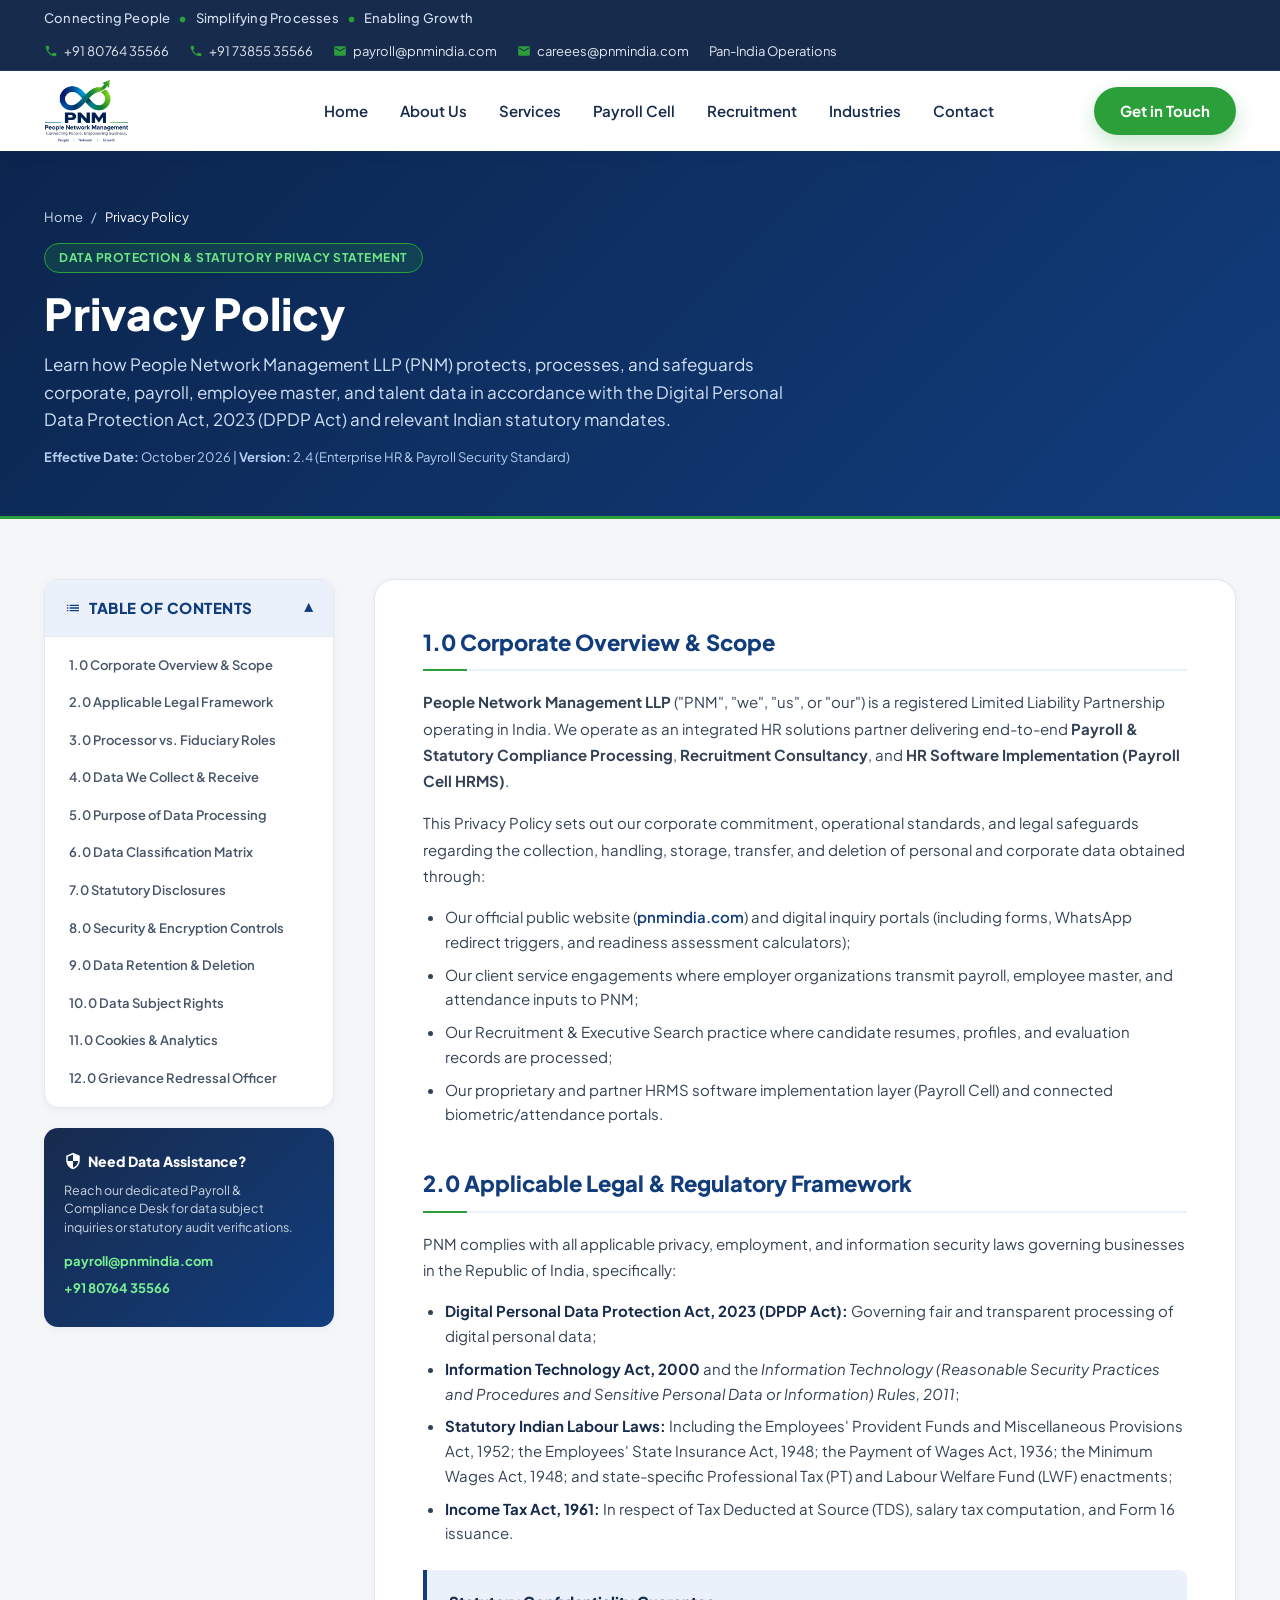
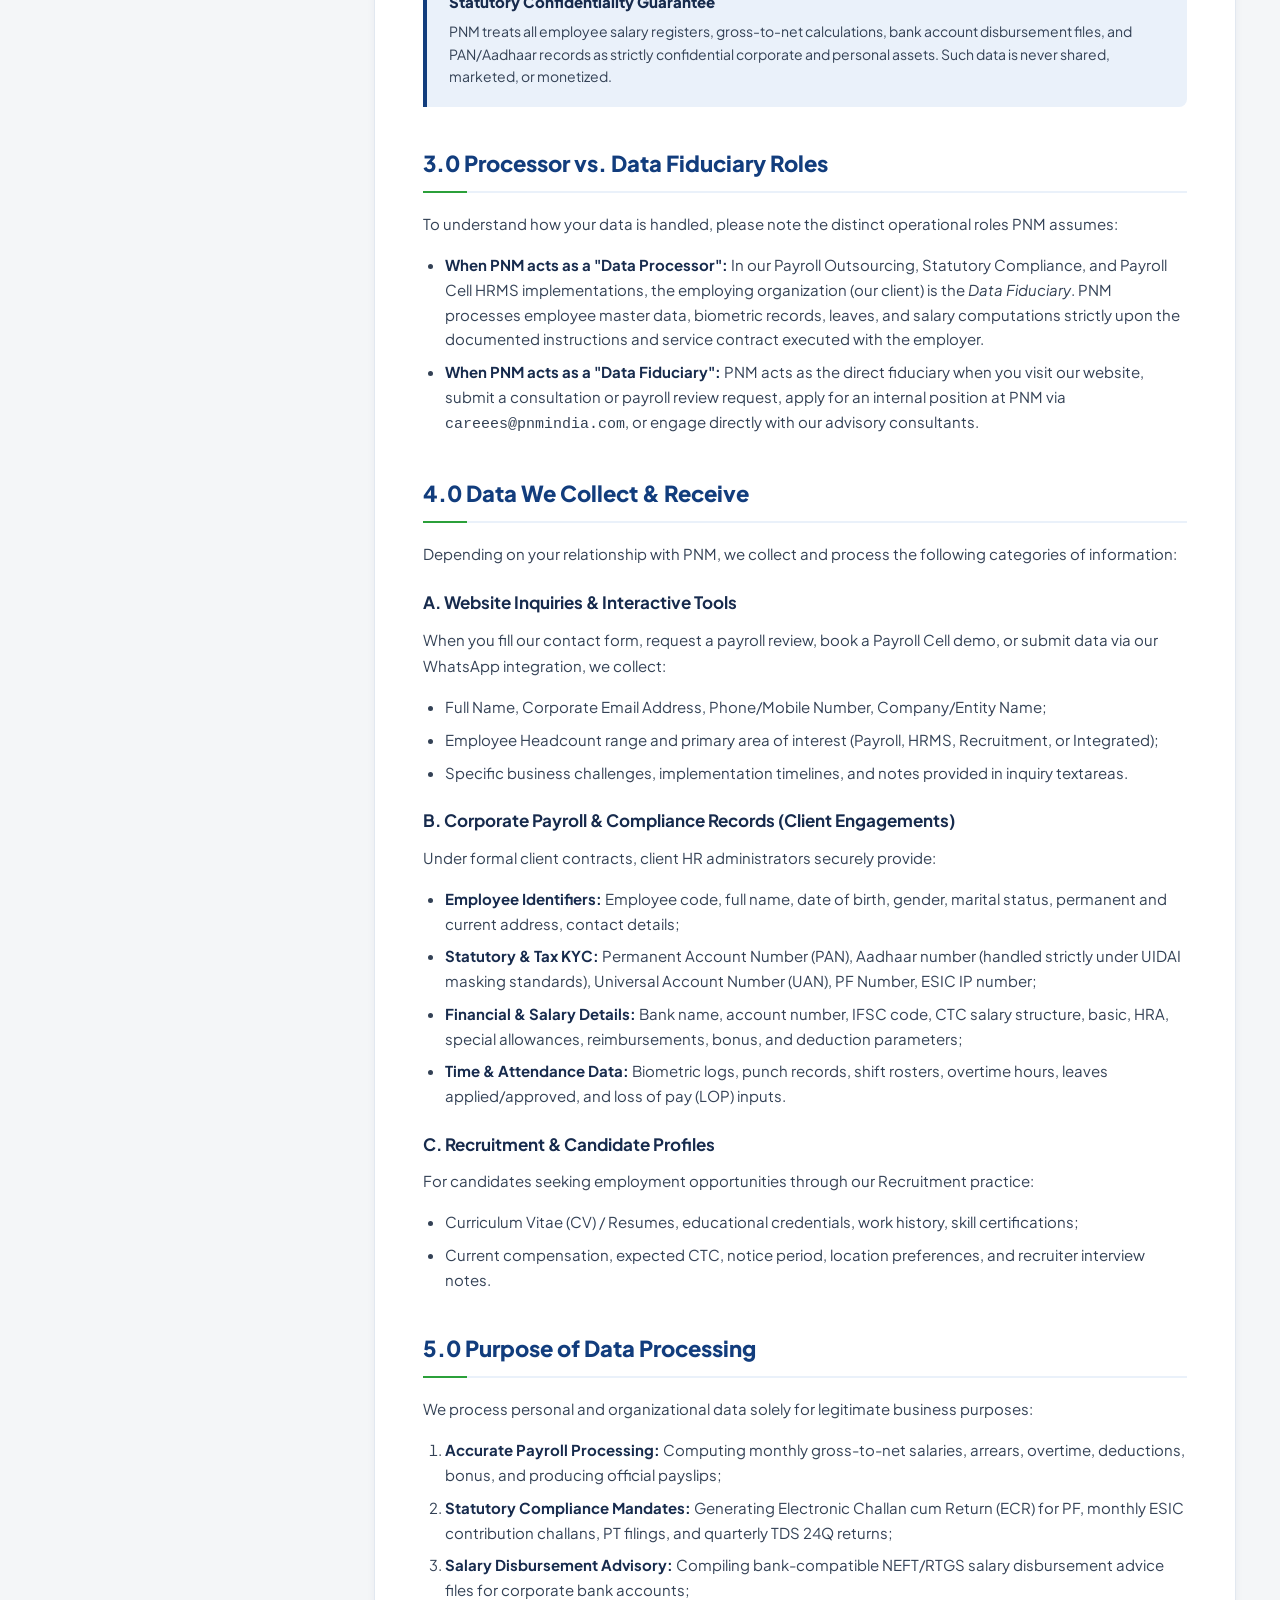
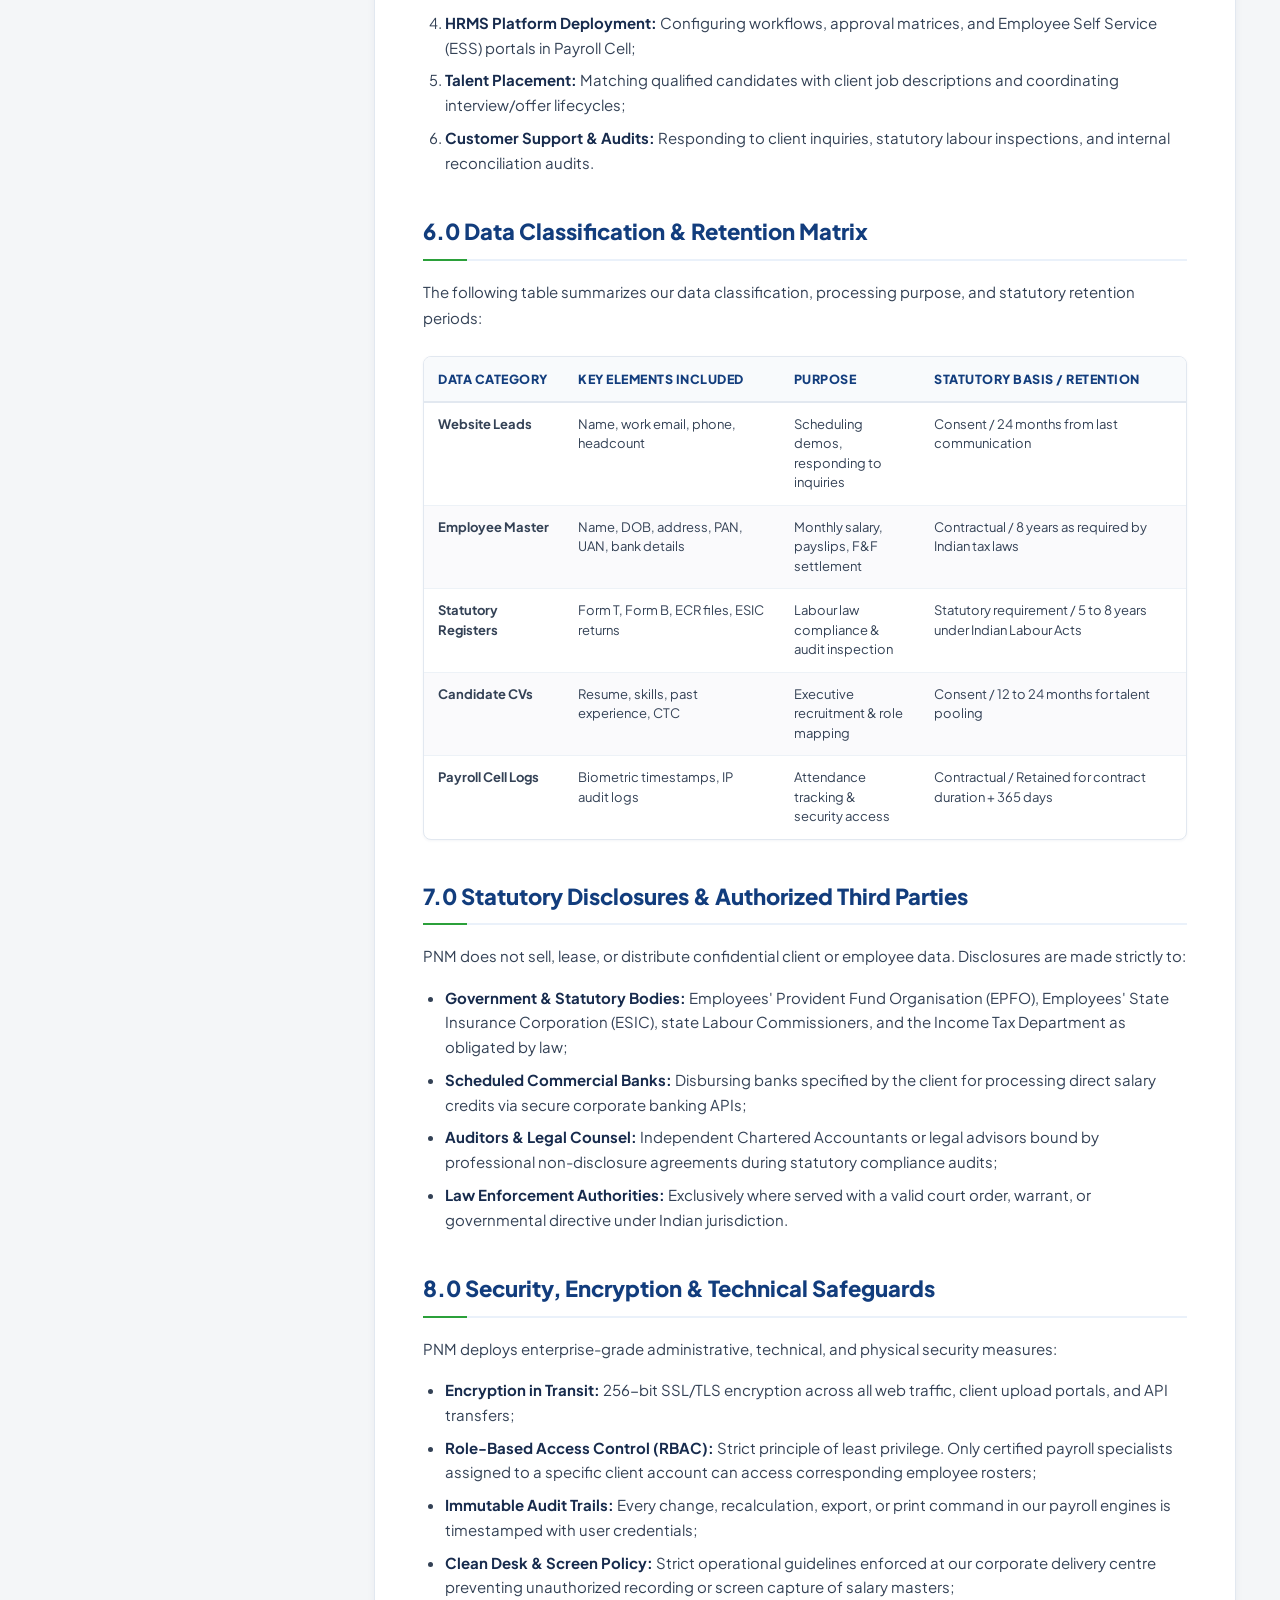
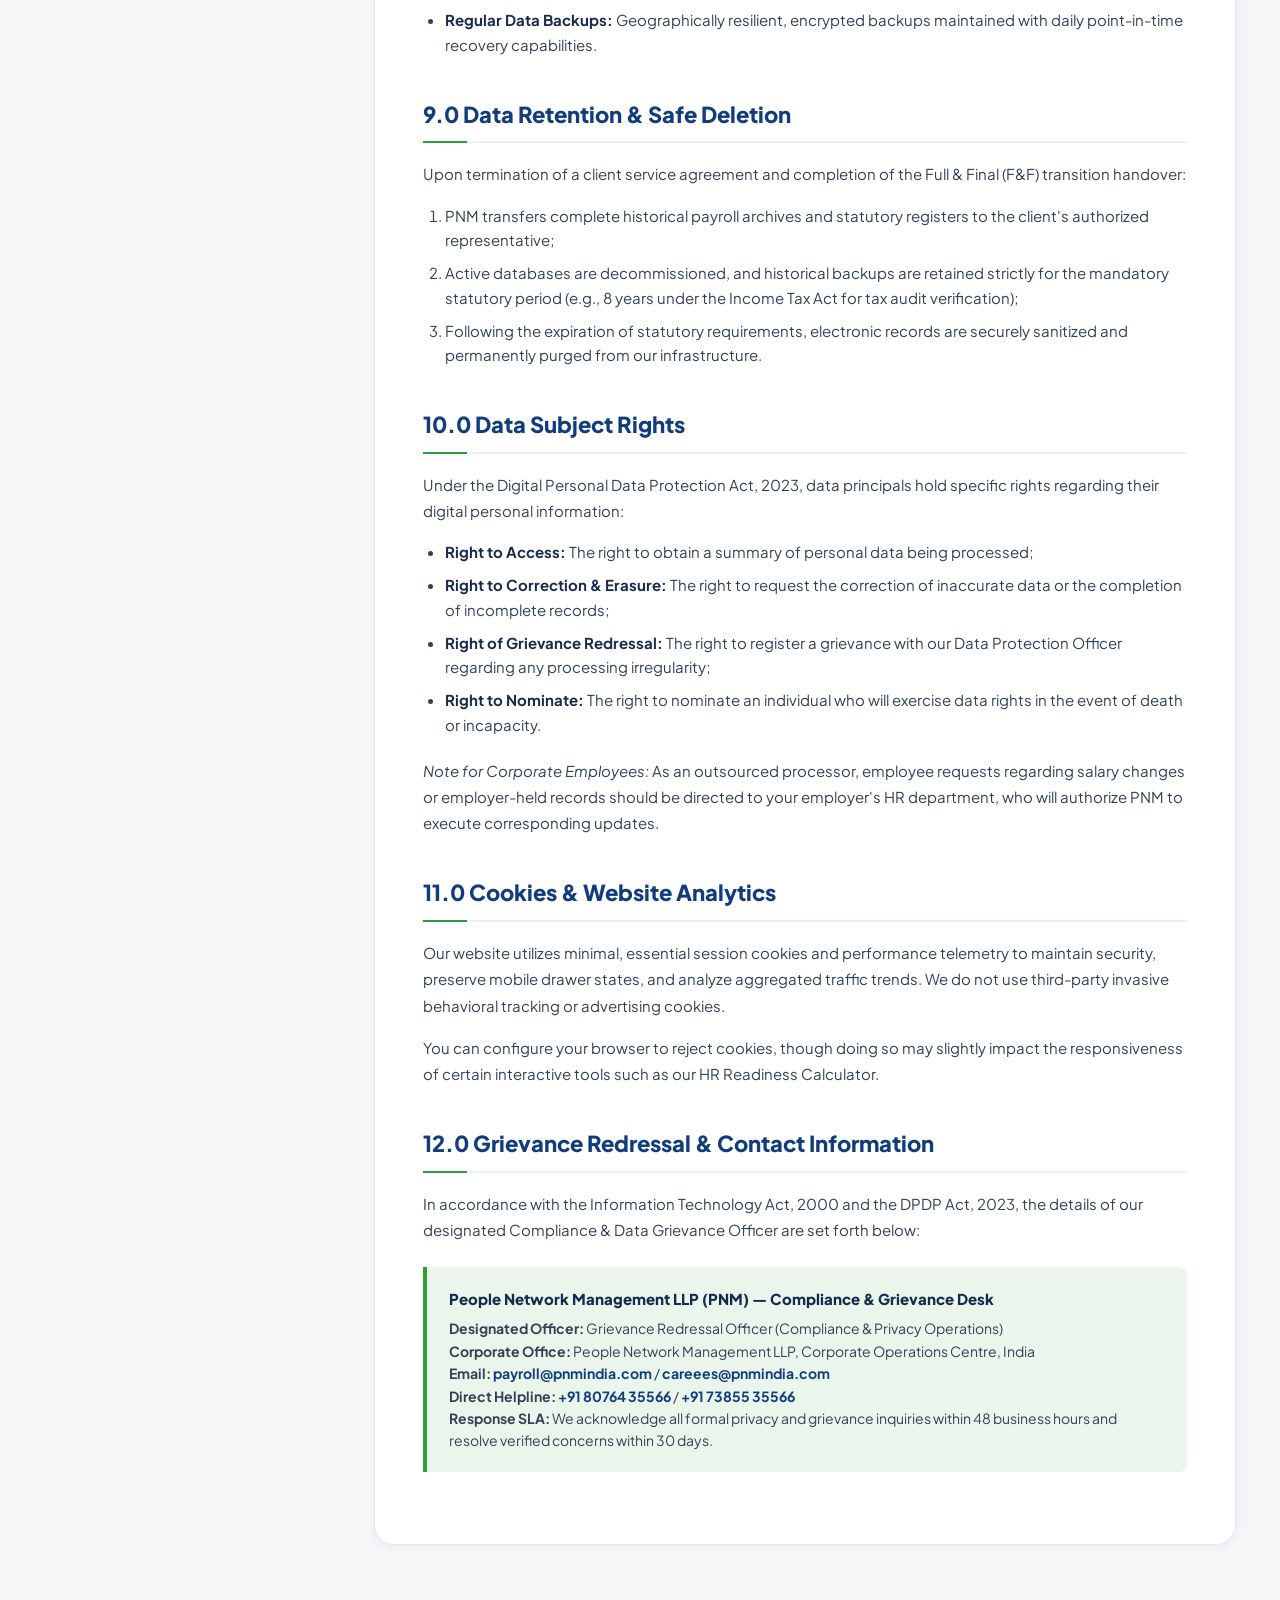
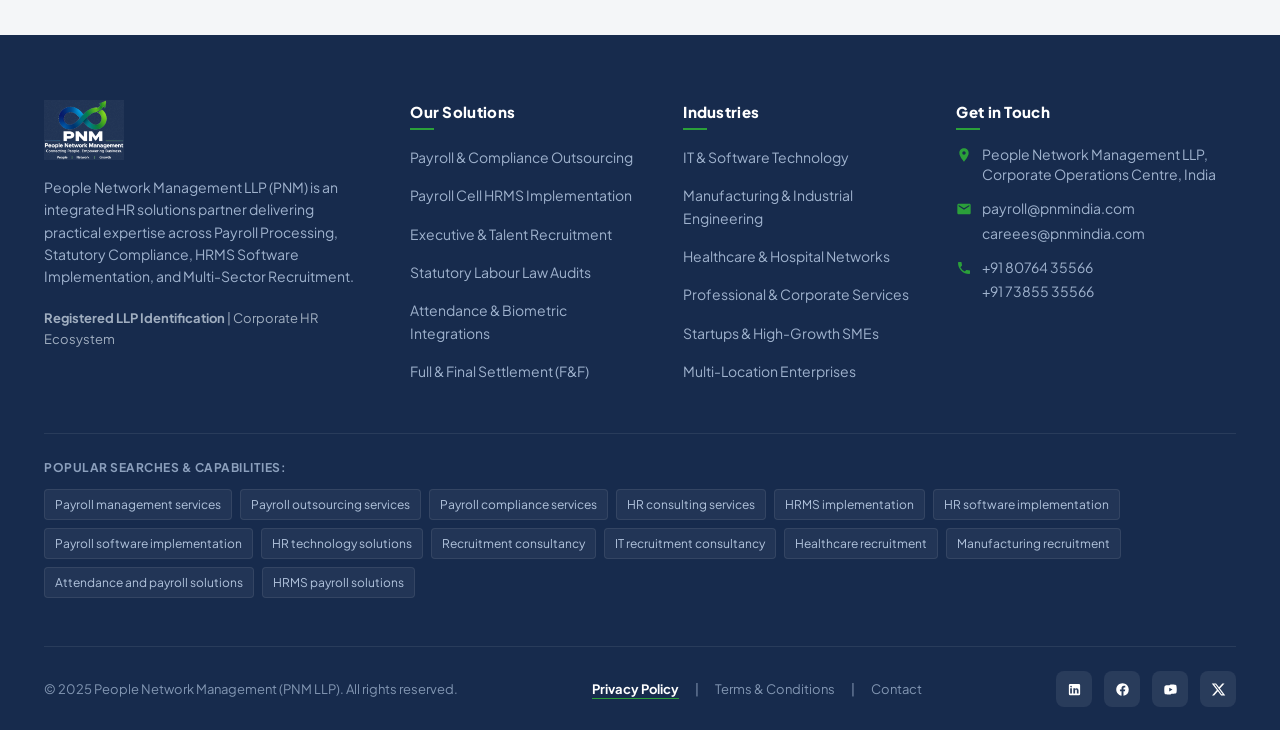
==== commit 76127377: "Refactor mobile bottom sticky action bar and enhance table of contents for better usability" ====
--- a/privacy-policy.html
+++ b/privacy-policy.html
@@ -208,13 +208,16 @@
 
       <!-- Left Sticky Table of Contents -->
       <aside class="policy-sidebar">
-        <div class="toc-card">
-          <div class="toc-header">
-            <svg width="16" height="16" viewBox="0 0 24 24" fill="currentColor">
-              <path d="M3 13h2v-2H3v2zm0 4h2v-2H3v2zm0-8h2V7H3v2zm4 4h14v-2H7v2zm0 4h14v-2H7v2zM7 7v2h14V7H7z" />
-            </svg>
-            <span>Table of Contents</span>
-          </div>
+        <details class="toc-card toc-details" id="tocAccordion" open>
+          <summary class="toc-header">
+            <div class="toc-header-left">
+              <svg width="16" height="16" viewBox="0 0 24 24" fill="currentColor">
+                <path d="M3 13h2v-2H3v2zm0 4h2v-2H3v2zm0-8h2V7H3v2zm4 4h14v-2H7v2zm0 4h14v-2H7v2zM7 7v2h14V7H7z" />
+              </svg>
+              <span>Table of Contents</span>
+            </div>
+            <span class="toc-toggle-indicator" aria-hidden="true">▼</span>
+          </summary>
           <ul class="toc-list">
             <li><a href="#section-1" class="toc-link">1.0 Corporate Overview & Scope</a></li>
             <li><a href="#section-2" class="toc-link">2.0 Applicable Legal Framework</a></li>
@@ -229,7 +232,7 @@
             <li><a href="#section-11" class="toc-link">11.0 Cookies & Analytics</a></li>
             <li><a href="#section-12" class="toc-link">12.0 Grievance Redressal Officer</a></li>
           </ul>
-        </div>
+        </details>
 
         <div class="sidebar-support-card">
           <div class="support-card-title">
@@ -388,6 +391,13 @@
             periods:</p>
 
           <div class="policy-table-wrap">
+            <div class="table-scroll-hint">
+              <div class="table-scroll-hint-content">
+                <svg width="14" height="14" viewBox="0 0 24 24" fill="currentColor"><path d="M6.99 11L3 15l3.99 4v-3H14v-2H6.99v-3zM21 9l-3.99-4v3H10v2h7.01v3L21 9z"/></svg>
+                <span>Swipe horizontally to view full columns</span>
+              </div>
+              <span class="scroll-arrow">→</span>
+            </div>
             <table class="policy-table">
               <thead>
                 <tr>
@@ -699,33 +709,7 @@
     </div>
   </footer>
 
-  <!-- ==========================================================================
-       MOBILE BOTTOM STICKY ACTION BAR
-       ========================================================================== -->
-  <aside class="mobile-bottom-bar" id="mobileBottomBar" aria-label="Quick Actions">
-    <a href="tel:+918076435566" class="mobile-bar-btn">
-      <svg width="20" height="20" viewBox="0 0 24 24" fill="currentColor">
-        <path
-          d="M6.62 10.79a15.053 15.053 0 006.59 6.59l2.2-2.2c.27-.27.67-.36 1.02-.24 1.12.37 2.33.57 3.57.57.55 0 1 .45 1 1V20c0 .55-.45 1-1 1-9.39 0-17-7.61-17-17 0-.55.45-1 1-1h3.5c.55 0 1 .45 1 1 0 1.25.2 2.45.57 3.57.11.35.03.74-.25 1.02l-2.2 2.2z" />
-      </svg>
-      <span>Call Now</span>
-    </a>
-    <a href="https://wa.me/918076435566?text=Hello%20PNM%2C%20I%20have%20an%20inquiry%20regarding%20your%20services."
-      target="_blank" rel="noopener" class="mobile-bar-btn whatsapp">
-      <svg width="20" height="20" viewBox="0 0 24 24" fill="currentColor">
-        <path
-          d="M12.04 2C6.58 2 2.13 6.45 2.13 11.91C2.13 13.66 2.59 15.36 3.45 16.86L2.05 22L7.3 20.62C8.75 21.41 10.38 21.83 12.04 21.83C17.5 21.83 21.95 17.38 21.95 11.92C21.95 6.46 17.5 2 12.04 2M12.05 3.67C16.58 3.67 20.28 7.37 20.28 11.92C20.28 16.46 16.58 20.16 12.05 20.16C10.59 20.16 9.17 19.78 7.92 19.04L7.62 18.86L4.5 19.68L5.33 16.63L5.13 16.32C4.33 15.04 3.8 13.5 3.8 11.91C3.8 7.37 7.5 3.67 12.05 3.67M9.22 7.64C9.04 7.64 8.78 7.71 8.56 7.95C8.34 8.19 7.73 8.76 7.73 9.93C7.73 11.09 8.58 12.22 8.7 12.38C8.82 12.54 10.37 14.92 12.74 15.94C14.71 16.79 15.11 16.63 15.55 16.58C16 16.54 17 15.99 17.2 15.42C17.41 14.86 17.41 14.37 17.35 14.27C17.29 14.17 17.13 14.11 16.89 13.99C16.65 13.87 15.47 13.29 15.25 13.21C15.03 13.13 14.87 13.09 14.71 13.33C14.55 13.57 14.09 14.11 13.95 14.27C13.81 14.43 13.67 14.45 13.43 14.33C13.19 14.21 12.42 13.96 11.5 13.14C10.79 12.5 10.31 11.71 10.17 11.47C10.03 11.23 10.15 11.1 10.27 10.98C10.38 10.87 10.52 10.69 10.66 10.53C10.8 10.37 10.85 10.25 10.94 10.09C11.03 9.93 10.99 9.79 10.93 9.67C10.87 9.55 10.41 8.42 10.22 7.96C10.03 7.5 9.84 7.57 9.7 7.56C9.57 7.55 9.4 7.64 9.22 7.64Z" />
-      </svg>
-      <span>WhatsApp</span>
-    </a>
-    <a href="index.html#contact" class="mobile-bar-btn primary">
-      <svg width="20" height="20" viewBox="0 0 24 24" fill="currentColor">
-        <path
-          d="M19 3H5c-1.1 0-2 .9-2 2v14c0 1.1.9 2 2 2h14c1.1 0 2-.9 2-2V5c0-1.1-.9-2-2-2zm-2 10h-4v4h-2v-4H7v-2h4V7h2v4h4v2z" />
-      </svg>
-      <span>Contact Us</span>
-    </a>
-  </aside>
+
 
   <!-- Back to Top Button -->
   <button type="button" class="back-to-top" id="backToTop" aria-label="Back to top">
--- a/style.css
+++ b/style.css
@@ -2109,65 +2109,8 @@
   transform: translateY(-3px);
 }
 
-/* ==========================================================================
-   MOBILE BOTTOM STICKY ACTION BAR (High Conversion Mobile Widget)
-   ========================================================================== */
 .mobile-bottom-bar {
-  display: none;
-  position: fixed;
-  bottom: 0;
-  left: 0;
-  width: 100%;
-  background: #FFFFFF;
-  box-shadow: 0 -3px 16px rgba(18, 61, 125, 0.12);
-  border-top: 1px solid var(--pnm-grey-border);
-  z-index: 990;
-  padding: 8px 12px;
-  padding-bottom: max(8px, env(safe-area-inset-bottom));
-  gap: 8px;
-}
-
-.mobile-bar-btn {
-  flex: 1;
-  display: flex;
-  flex-direction: column;
-  align-items: center;
-  justify-content: center;
-  gap: 3px;
-  padding: 8px 6px;
-  border-radius: var(--radius-sm);
-  font-size: 0.75rem;
-  font-weight: 700;
-  color: var(--pnm-navy-dark);
-  background: var(--pnm-grey-soft);
-  border: 1px solid var(--pnm-grey-border);
-  cursor: pointer;
-  transition: var(--transition);
-  text-decoration: none;
-  min-height: 48px;
-}
-
-.mobile-bar-btn svg {
-  fill: currentColor;
-}
-
-.mobile-bar-btn.whatsapp {
-  color: #128C7E;
-  background: #E8F7F3;
-  border-color: #B2E5D9;
-}
-
-.mobile-bar-btn.primary {
-  flex: 1.4;
-  background: var(--pnm-green);
-  color: var(--pnm-white);
-  border: none;
-  font-size: 0.8125rem;
-  box-shadow: var(--shadow-green);
-}
-
-.mobile-bar-btn.primary:hover {
-  background: var(--pnm-green-hover);
+  display: none !important;
 }
 
 /* ==========================================================================
@@ -2418,22 +2361,13 @@
     justify-content: center;
   }
 
-  /* Show Mobile Bottom Sticky Bar */
-  .mobile-bottom-bar {
-    display: flex;
-  }
-
-  /* Offset body so fixed mobile bar never hides content */
-  body {
-    padding-bottom: 68px;
-  }
-
   .back-to-top {
-    bottom: 84px;
+    bottom: 24px;
+    right: 18px;
   }
 
   .toast-msg {
-    bottom: 84px;
+    bottom: 24px;
   }
 }
 
@@ -2814,32 +2748,59 @@
   background: #FFFFFF;
   border: 1px solid var(--pnm-grey-border);
   border-radius: var(--radius-md);
-  padding: 24px 20px;
   box-shadow: var(--shadow-sm);
-}
-
-.toc-header {
+  overflow: hidden;
+}
+
+.toc-details summary {
+  list-style: none;
+  cursor: pointer;
+  padding: 16px 20px;
+  display: flex;
+  align-items: center;
+  justify-content: space-between;
+  user-select: none;
+  transition: var(--transition);
+}
+
+.toc-details summary::-webkit-details-marker {
+  display: none;
+}
+
+.toc-header-left {
+  display: flex;
+  align-items: center;
+  gap: 8px;
   font-size: 0.9375rem;
   font-weight: 800;
   color: var(--pnm-navy);
   text-transform: uppercase;
   letter-spacing: 0.5px;
-  padding-bottom: 12px;
+}
+
+.toc-toggle-indicator {
+  font-size: 0.75rem;
+  color: var(--pnm-navy);
+  transition: transform 0.25s ease;
+}
+
+.toc-details[open] .toc-toggle-indicator {
+  transform: rotate(180deg);
+}
+
+.toc-details[open] summary {
   border-bottom: 1.5px solid var(--pnm-grey-border);
-  margin-bottom: 14px;
-  display: flex;
-  align-items: center;
-  gap: 8px;
+  background: var(--pnm-blue-tint);
 }
 
 .toc-list {
   list-style: none;
   display: flex;
   flex-direction: column;
-  gap: 6px;
-  max-height: 60vh;
+  gap: 4px;
+  max-height: 55vh;
   overflow-y: auto;
-  padding-right: 4px;
+  padding: 12px 14px;
 }
 
 .toc-link {
@@ -2851,9 +2812,11 @@
   border-radius: 6px;
   transition: var(--transition);
   line-height: 1.35;
-}
-
-.toc-link:hover {
+  text-decoration: none;
+}
+
+.toc-link:hover,
+.toc-link:focus {
   background-color: var(--pnm-blue-tint);
   color: var(--pnm-navy);
   padding-left: 14px;
@@ -2867,7 +2830,8 @@
   box-shadow: var(--shadow-sm);
 }
 
-.support-card-title {
+.support-card-title,
+.sidebar-support-title {
   font-size: 0.875rem;
   font-weight: 800;
   color: #FFFFFF;
@@ -2877,7 +2841,8 @@
   gap: 6px;
 }
 
-.support-card-desc {
+.support-card-desc,
+.sidebar-support-text {
   font-size: 0.78125rem;
   color: #CBD5E1;
   line-height: 1.5;
@@ -2891,11 +2856,27 @@
   font-weight: 700;
   word-break: break-all;
   margin-bottom: 6px;
+  text-decoration: none;
 }
 
 .support-card-link:hover {
   text-decoration: underline;
   color: #FFFFFF;
+}
+
+.sidebar-contact-item {
+  display: flex;
+  align-items: center;
+  gap: 8px;
+  font-size: 0.8125rem;
+  color: #E2E8F0;
+  margin-bottom: 8px;
+  word-break: break-all;
+}
+
+.sidebar-contact-item svg {
+  color: #79F293;
+  flex-shrink: 0;
 }
 
 /* Main Content Body */
@@ -2917,10 +2898,10 @@
 }
 
 .policy-section h2 {
-  font-size: 1.4375rem;
+  font-size: 1.375rem;
   font-weight: 800;
   color: var(--pnm-navy);
-  line-height: 1.3;
+  line-height: 1.35;
   padding-bottom: 12px;
   border-bottom: 2px solid var(--pnm-blue-tint);
   margin-bottom: 18px;
@@ -2981,6 +2962,7 @@
   border-left-color: var(--pnm-green);
 }
 
+.policy-callout-title,
 .policy-callout h4 {
   font-size: 0.9375rem;
   font-weight: 800;
@@ -2995,37 +2977,74 @@
   line-height: 1.6;
 }
 
-/* Data Table */
+/* Data Table with Scroll Affordance */
 .policy-table-wrap {
   width: 100%;
   overflow-x: auto;
+  -webkit-overflow-scrolling: touch;
   margin: 24px 0;
   border-radius: var(--radius-sm);
   border: 1px solid var(--pnm-grey-border);
+  background: #FFFFFF;
+  box-shadow: 0 1px 3px rgba(18, 61, 125, 0.05);
+}
+
+.table-scroll-hint {
+  display: none;
+  background: var(--pnm-blue-tint);
+  color: var(--pnm-navy);
+  font-size: 0.75rem;
+  font-weight: 700;
+  padding: 8px 14px;
+  align-items: center;
+  justify-content: space-between;
+  border-bottom: 1px solid var(--pnm-grey-border);
+}
+
+.table-scroll-hint-content {
+  display: flex;
+  align-items: center;
+  gap: 6px;
+}
+
+.table-scroll-hint svg {
+  flex-shrink: 0;
+  color: var(--pnm-navy);
+}
+
+.scroll-arrow {
+  color: var(--pnm-green);
+  font-weight: 800;
+  font-size: 0.875rem;
 }
 
 .policy-table {
+  min-width: 580px;
   width: 100%;
   border-collapse: collapse;
-  font-size: 0.875rem;
+  font-size: 0.84375rem;
   text-align: left;
 }
 
 .policy-table th {
-  background: var(--pnm-blue-tint);
+  background: #F8FAFC;
   color: var(--pnm-navy);
   font-weight: 800;
-  padding: 12px 16px;
-  border-bottom: 1.5px solid var(--pnm-grey-border);
+  padding: 12px 14px;
+  border-bottom: 2px solid var(--pnm-grey-border);
   white-space: nowrap;
+  font-size: 0.78125rem;
+  text-transform: uppercase;
+  letter-spacing: 0.5px;
 }
 
 .policy-table td {
-  padding: 12px 16px;
-  border-bottom: 1px solid var(--pnm-grey-border);
+  padding: 12px 14px;
+  border-bottom: 1px solid #EDF2F7;
   color: #334155;
   vertical-align: top;
-  line-height: 1.55;
+  line-height: 1.5;
+  font-size: 0.8125rem;
 }
 
 .policy-table tr:last-child td {
@@ -3036,40 +3055,163 @@
   background-color: #FAFAFC;
 }
 
+/* ==========================================================================
+   TABLET & MOBILE RESPONSIVE RULES FOR POLICY PAGES
+   ========================================================================== */
 @media (max-width: 960px) {
+  .policy-layout {
+    padding: 24px 0 44px;
+  }
+
   .policy-grid {
-    grid-template-columns: 1fr;
-    gap: 30px;
+    display: flex;
+    flex-direction: column;
+    gap: 16px;
   }
 
   .policy-sidebar {
+    display: contents;
     position: static;
   }
 
-  .toc-list {
-    max-height: 220px;
+  .toc-card {
+    order: 1;
+    position: static;
+    margin-bottom: 0;
   }
 
   .policy-main-content {
-    padding: 30px 20px;
+    order: 2;
+    padding: 28px 20px;
+    border-radius: 12px;
+  }
+
+  .sidebar-support-card,
+  .support-card {
+    order: 3;
+    margin-top: 8px;
+    border-radius: 12px;
+    padding: 22px 20px;
+  }
+
+  .table-scroll-hint {
+    display: flex;
   }
 }
 
 @media (max-width: 640px) {
+  .container {
+    padding: 0 14px;
+  }
+
   .policy-hero {
-    padding: 40px 0 32px;
+    padding: 30px 0 24px;
+  }
+
+  .policy-breadcrumb {
+    font-size: 0.75rem;
+    margin-bottom: 8px;
+  }
+
+  .policy-badge {
+    font-size: 0.6875rem;
+    padding: 4px 10px;
+    margin-bottom: 8px;
   }
 
   .policy-title {
-    font-size: 1.85rem;
+    font-size: 1.625rem;
+    line-height: 1.25;
+    margin-bottom: 8px;
   }
 
   .policy-lead {
-    font-size: 0.9375rem;
+    font-size: 0.875rem;
+    line-height: 1.55;
   }
 
   .policy-main-content {
-    padding: 24px 16px;
+    padding: 20px 14px;
+  }
+
+  .policy-section {
+    margin-bottom: 26px;
+    scroll-margin-top: 80px;
+  }
+
+  .policy-section h2 {
+    font-size: 1.15rem;
+    line-height: 1.35;
+    margin-bottom: 12px;
+    padding-bottom: 8px;
+  }
+
+  .policy-section h3 {
+    font-size: 0.95rem;
+    margin: 16px 0 6px;
+  }
+
+  .policy-section p {
+    font-size: 0.875rem;
+    line-height: 1.65;
+    margin-bottom: 12px;
+  }
+
+  .policy-section ul,
+  .policy-section ol {
+    padding-left: 18px;
+    margin-bottom: 14px;
+  }
+
+  .policy-section li {
+    font-size: 0.875rem;
+    line-height: 1.55;
+    margin-bottom: 6px;
+  }
+
+  .policy-callout {
+    padding: 14px;
+    margin: 16px 0;
+    border-radius: 6px;
+    border-left-width: 4px;
+  }
+
+  .policy-callout-title,
+  .policy-callout h4 {
+    font-size: 0.875rem;
+    margin-bottom: 4px;
+  }
+
+  .policy-callout p {
+    font-size: 0.8125rem;
+    line-height: 1.5;
+  }
+
+  .sidebar-support-card,
+  .support-card {
+    padding: 18px 14px;
+  }
+
+  .back-to-top {
+    bottom: 18px;
+    right: 14px;
+    width: 42px;
+    height: 42px;
+  }
+}
+
+@media (max-width: 420px) {
+  .top-bar-tagline {
+    font-size: 0.6875rem;
+    gap: 4px;
+  }
+
+  .policy-title {
+    font-size: 1.45rem;
+  }
+
+  .policy-main-content {
+    padding: 16px 12px;
   }
 }
 
